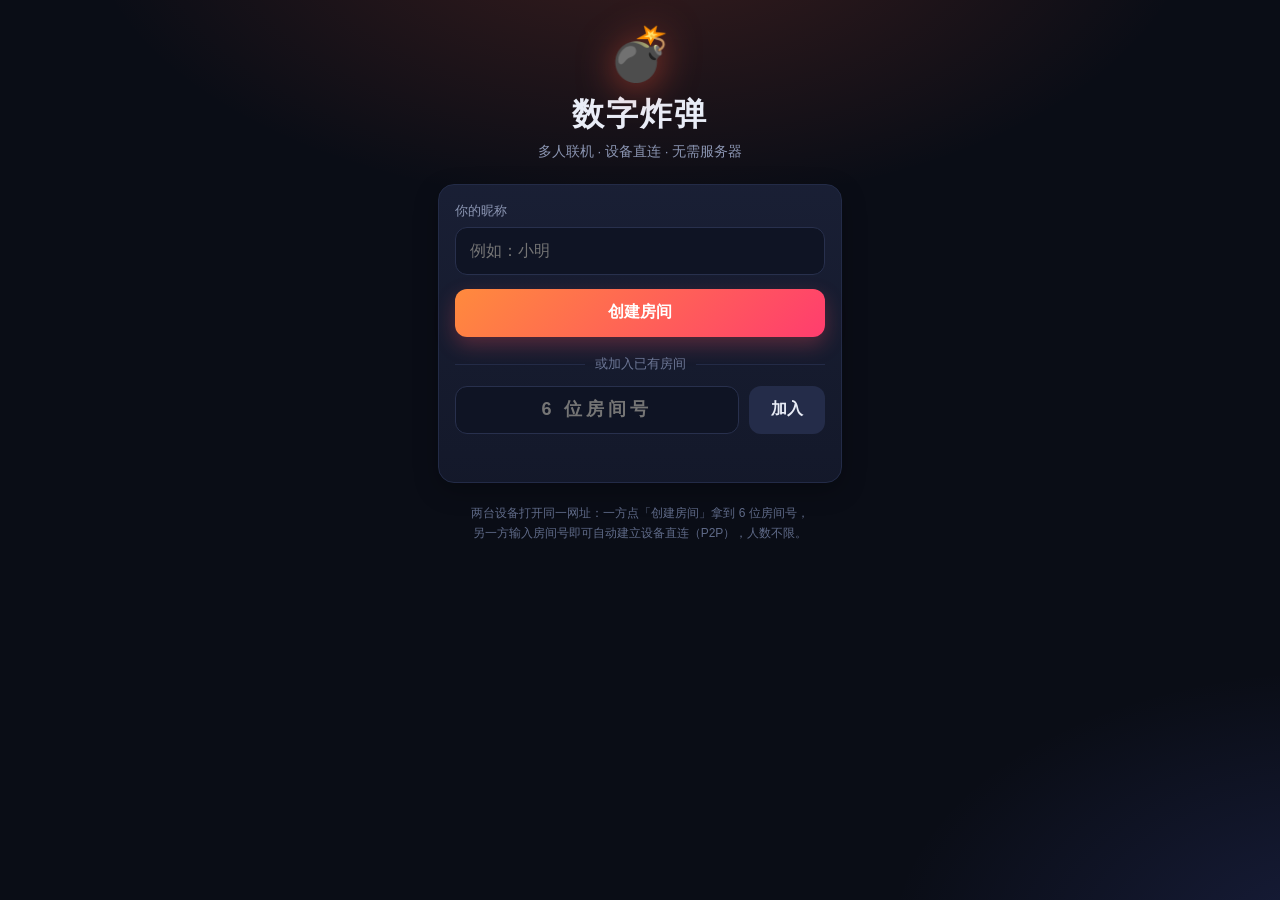
==== index.html @ 26b7286a "数字炸弹：多人联机网页游戏" ====
<!DOCTYPE html>
<html lang="zh-CN">
<head>
<meta charset="utf-8">
<meta name="viewport" content="width=device-width,initial-scale=1,viewport-fit=cover,user-scalable=no">
<meta name="theme-color" content="#0a0d16">
<meta name="description" content="数字炸弹 · 多人联机网页游戏，基于 WebRTC 设备直连，无需服务器存游戏数据。">
<title>数字炸弹 · 多人联机</title>
<link rel="icon" href="data:image/svg+xml,%3Csvg xmlns='http://www.w3.org/2000/svg' viewBox='0 0 64 64'%3E%3Ccircle cx='30' cy='38' r='22' fill='%23141a2b'/%3E%3Crect x='26' y='6' width='9' height='11' rx='3' fill='%23838ea1'/%3E%3Cpath d='M35 8q11-6 17 5' stroke='%23ff8a3d' stroke-width='5' fill='none' stroke-linecap='round'/%3E%3C/svg%3E">
<style>
*{box-sizing:border-box;-webkit-tap-highlight-color:transparent}
html{height:100%}
body{
  height:100%;margin:0;overflow:hidden;
  background:#0a0d16;
  background-image:radial-gradient(900px 480px at 50% -10%,rgba(255,95,60,.20),transparent 62%),radial-gradient(760px 460px at 105% 105%,rgba(95,115,255,.16),transparent 60%);
  color:#e9edf7;
  font:16px/1.5 -apple-system,BlinkMacSystemFont,"Segoe UI","PingFang SC","Hiragino Sans GB","Microsoft YaHei",sans-serif;
  -webkit-text-size-adjust:100%;
}
input,button,select{font-family:inherit;font-size:16px}
.hidden{display:none !important}
.muted{color:#8b95b2;font-size:14px;margin:6px 0}
.hint{color:#7b86a5;font-size:12.5px;line-height:1.6;margin:10px 0 0}
h1,h2,h3{margin:0}
h2{font-size:16px;margin-bottom:10px}

/* ---------- 通用组件 ---------- */
.card{
  background:linear-gradient(180deg,rgba(26,32,54,.95),rgba(20,25,43,.95));
  border:1px solid #232b47;border-radius:16px;padding:16px;
  box-shadow:0 8px 24px rgba(0,0,0,.25);
}
.btn{
  border:0;border-radius:12px;height:48px;padding:0 18px;
  background:#242c49;color:#e9edf7;font-weight:600;cursor:pointer;
  transition:transform .12s ease,filter .12s ease,opacity .12s ease;
  display:inline-flex;align-items:center;justify-content:center;white-space:nowrap;
}
.btn:active{transform:scale(.97)}
.btn.primary{background:linear-gradient(135deg,#ff8a3d,#ff3d6e);color:#fff;box-shadow:0 8px 20px rgba(255,80,90,.28)}
.btn.block{width:100%;margin-top:14px}
.btn:disabled{opacity:.42;cursor:not-allowed;box-shadow:none}
.btn-row{display:flex;gap:10px;margin-top:14px}
.btn-row .btn{flex:1 1 0;padding:0 10px}
input[type=text],input[type=number],input:not([type]){
  width:100%;height:48px;border-radius:12px;border:1px solid #28304d;
  background:#0f1424;color:#e9edf7;padding:0 14px;outline:none;
  transition:border-color .15s ease;
}
input:focus{border-color:#ff6b3d}
input:disabled{opacity:.5}
label.field{display:block;margin-bottom:14px}
label.field>span{display:block;font-size:13px;color:#8b95b2;margin-bottom:6px}
.mini{
  border:1px solid #2c3556;background:#1b2238;color:#c8d1e6;
  border-radius:9px;height:30px;padding:0 10px;font-size:12.5px;cursor:pointer;
}
.mini.ghost{background:transparent}
.pill{
  border:1px solid #2c3556;background:#161c30;color:#c8d1e6;border-radius:999px;
  height:38px;padding:0 14px;font-size:14px;cursor:pointer;
}
.pill.on{background:linear-gradient(135deg,#ff8a3d,#ff3d6e);border-color:transparent;color:#fff;font-weight:600}
.pills{display:flex;flex-wrap:wrap;gap:8px;margin:8px 0 2px}
.seg{display:flex;background:#0f1424;border:1px solid #28304d;border-radius:12px;padding:4px;margin-bottom:14px}
.seg-btn{
  flex:1 1 0;border:0;background:transparent;color:#8b95b2;height:38px;
  border-radius:9px;cursor:pointer;font-size:14.5px;
}
.seg-btn.on{background:#242c49;color:#fff;font-weight:600}

/* ---------- 首页 ---------- */
.screen{display:none;height:100%}
.screen.active{display:flex;flex-direction:column}
#screen-home{overflow-y:auto}
.home-wrap{margin:auto;width:100%;max-width:440px;padding:28px 18px calc(28px + env(safe-area-inset-bottom))}
.brand{text-align:center;margin-bottom:22px}
.logo{font-size:52px;line-height:1;filter:drop-shadow(0 6px 18px rgba(255,90,60,.5))}
.brand h1{font-size:28px;margin:10px 0 4px;letter-spacing:2px}
.brand p{color:#8b95b2;font-size:13.5px;margin:0}
.or{display:flex;align-items:center;gap:10px;color:#6d7796;font-size:12.5px;margin:18px 0 12px}
.or::before,.or::after{content:"";flex:1 1 auto;height:1px;background:#232b47}
.join-row{display:flex;gap:10px}
.join-row input{flex:1 1 auto;letter-spacing:4px;font-size:18px;text-align:center;font-weight:600}
.join-row .btn{flex:0 0 auto;padding:0 22px}
.tip{color:#ffb020;font-size:13px;min-height:20px;margin:12px 0 0;text-align:center}
.foot-note{text-align:center;color:#5f6a88;font-size:12px;margin-top:20px;line-height:1.7}

/* ---------- 房间页 ---------- */
#screen-room{flex-direction:column;overflow:hidden}
.topbar{
  flex:0 0 auto;display:flex;align-items:center;justify-content:space-between;gap:10px;
  padding:10px 12px;padding-top:calc(10px + env(safe-area-inset-top));
  background:rgba(13,17,32,.94);border-bottom:1px solid #1e2540;backdrop-filter:blur(8px);
}
.room-code-box{display:flex;align-items:center;gap:8px;min-width:0}
.room-code-box .lb{font-size:11.5px;color:#7b86a5}
.room-code-box .code{
  font-size:20px;font-weight:700;letter-spacing:3px;
  background:linear-gradient(135deg,#ffb020,#ff5a3d);
  -webkit-background-clip:text;background-clip:text;color:transparent;
}
.me-box{display:flex;align-items:center;gap:8px;min-width:0}
.badge{
  background:#242c49;border-radius:8px;padding:3px 8px;font-size:13px;font-weight:700;color:#ffb020;
}
.me-name{font-size:13px;color:#c3cbdd;max-width:76px;overflow:hidden;text-overflow:ellipsis;white-space:nowrap}

/* 玩家条 */
.players{
  flex:0 0 auto;display:flex;gap:8px;overflow-x:auto;overflow-y:hidden;
  padding:10px 12px;background:rgba(11,15,28,.85);border-bottom:1px solid #1e2540;
  -webkit-overflow-scrolling:touch;scrollbar-width:thin;
}
.players::-webkit-scrollbar{height:5px}
.players::-webkit-scrollbar-thumb{background:#2b3453;border-radius:4px}
.pcard{
  flex:0 0 auto;min-width:112px;max-width:170px;padding:8px 10px;border-radius:13px;
  background:#151b2e;border:1px solid #242c47;transition:border-color .18s ease,box-shadow .18s ease;
}
.pcard.active{border-color:#ff6b3d;box-shadow:0 0 0 2px rgba(255,107,61,.22);background:#20182a}
.pcard.offline{opacity:.42}
.pcard .pname{display:flex;align-items:center;gap:5px;font-size:13px;font-weight:600}
.pcard .pname b{color:#ffb020;font-size:12.5px}
.pcard .pname .nm{overflow:hidden;text-overflow:ellipsis;white-space:nowrap;max-width:82px}
.pcard .pname .you{font-style:normal;font-size:10px;background:#2b3453;color:#9fb0d6;border-radius:6px;padding:1px 5px}
.pcard .turnflag{font-size:10.5px;color:#ff8a3d;margin-left:auto;white-space:nowrap}
.chips{display:flex;flex-wrap:wrap;gap:4px;margin-top:7px;max-height:70px;overflow-y:auto}
.chip{font-size:11px;padding:1.5px 6px;border-radius:7px;background:#242c49;color:#c3cbdd}
.chip.empty{background:transparent;color:#4e5878;padding-left:0}

/* 主区 */
.main{
  flex:1 1 auto;min-height:0;overflow-y:auto;padding:12px 12px calc(16px + env(safe-area-inset-bottom));
  display:flex;flex-direction:column;gap:12px;-webkit-overflow-scrolling:touch;
}
.main>.card{flex:0 0 auto}
.turn-card{background:linear-gradient(135deg,rgba(255,138,61,.16),rgba(255,61,110,.10)),linear-gradient(180deg,#1a2036,#141a2c)}
.turn-card.mine{border-color:#ff6b3d;box-shadow:0 0 0 2px rgba(255,107,61,.2)}
.turn-title{font-size:19px;font-weight:700;letter-spacing:.5px}
.turn-card.mine .turn-title{color:#ffb020}
.turn-sub{margin-top:8px;font-size:13.5px;color:#a9b3cc}
.turn-sub b{color:#ff8a3d}
.guess-row{display:flex;gap:10px}
.guess-row input{flex:1 1 auto;text-align:center;font-size:19px;font-weight:600;letter-spacing:2px}
.guess-row .btn{flex:0 0 auto;padding:0 24px}
.big{font-size:19px;color:#ffb020}
.over-card{text-align:center}
.over-card .boom{font-size:44px;line-height:1;filter:drop-shadow(0 6px 16px rgba(255,90,60,.5))}
.over-card h2{margin:10px 0 8px;font-size:20px}
.over-line{font-size:15.5px;margin:0}
.hist{list-style:none;margin:0;padding:0;display:flex;flex-direction:column;gap:8px}
.hist li{display:flex;align-items:center;gap:10px;font-size:14px;padding:7px 10px;background:#141a2c;border-radius:10px}
.hist .hn{color:#a9b3cc;font-size:13px;flex:1 1 auto;overflow:hidden;text-overflow:ellipsis;white-space:nowrap}
.hist .hv{color:#fff}
.tag{font-size:11.5px;border-radius:7px;padding:1.5px 7px;flex:0 0 auto}
.tag.low{background:rgba(65,140,255,.18);color:#79b0ff}
.tag.high{background:rgba(255,176,32,.18);color:#ffc65c}
.tag.boom{background:rgba(255,61,110,.2);color:#ff7a9c}

/* 弹窗 / toast */
.modal{position:fixed;inset:0;z-index:50;display:flex;align-items:center;justify-content:center;padding:20px}
.modal-mask{position:absolute;inset:0;background:rgba(5,8,16,.72);backdrop-filter:blur(3px)}
.modal-card{
  position:relative;width:100%;max-width:380px;text-align:center;
  background:linear-gradient(180deg,#1c2340,#141a2c);border:1px solid #2c3556;
  border-radius:20px;padding:24px 20px;box-shadow:0 20px 50px rgba(0,0,0,.5);
  animation:pop .22s ease;
}
@keyframes pop{from{transform:scale(.92);opacity:0}to{transform:scale(1);opacity:1}}
.modal-card .boom{font-size:48px;line-height:1;filter:drop-shadow(0 6px 16px rgba(255,90,60,.55))}
.modal-card h2{margin:12px 0 10px;font-size:21px}
.modal-card .over-line{font-size:15.5px;margin:0 0 6px}
.modal-card .btn-row{margin-top:18px}
.toast{
  position:fixed;left:50%;bottom:calc(28px + env(safe-area-inset-bottom));transform:translateX(-50%);
  z-index:80;max-width:86vw;padding:11px 18px;border-radius:12px;
  background:rgba(35,44,73,.97);border:1px solid #3a4470;color:#e9edf7;
  font-size:14px;text-align:center;box-shadow:0 10px 30px rgba(0,0,0,.4);
}

/* 桌面端微调 */
@media (min-width:760px){
  .main{max-width:760px;width:100%;margin:0 auto;padding-left:20px;padding-right:20px}
  .players{padding-left:calc(50% - 360px);padding-right:calc(50% - 360px)}
  .topbar{padding-left:calc(50% - 368px);padding-right:calc(50% - 368px)}
  .brand h1{font-size:32px}
}
</style>
</head>
<body>

<div id="app">

  <!-- ============ 首页 ============ -->
  <section id="screen-home" class="screen active">
    <div class="home-wrap">
      <div class="brand">
        <div class="logo">💣</div>
        <h1>数字炸弹</h1>
        <p>多人联机 · 设备直连 · 无需服务器</p>
      </div>

      <div class="card">
        <label class="field">
          <span>你的昵称</span>
          <input id="input-name" type="text" maxlength="10" placeholder="例如：小明" autocomplete="off">
        </label>

        <button class="btn primary block" data-action="create" style="margin-top:0">创建房间</button>

        <div class="or"><span>或加入已有房间</span></div>

        <div class="join-row">
          <input id="input-code" type="text" inputmode="numeric" maxlength="6" placeholder="6 位房间号" autocomplete="off">
          <button class="btn" data-action="join">加入</button>
        </div>

        <p id="home-tip" class="tip"></p>
      </div>

      <p class="foot-note">
        两台设备打开同一网址：一方点「创建房间」拿到 6 位房间号，<br>
        另一方输入房间号即可自动建立设备直连（P2P），人数不限。
      </p>
    </div>
  </section>

  <!-- ============ 房间 ============ -->
  <section id="screen-room" class="screen">
    <header class="topbar">
      <div class="room-code-box">
        <span class="lb">房间号</span>
        <span id="room-code" class="code">------</span>
        <button class="mini" data-action="copy-code">复制</button>
      </div>
      <div class="me-box">
        <span id="my-badge" class="badge">#-</span>
        <span id="my-name-view" class="me-name">我</span>
        <button class="mini ghost" data-action="leave">退出</button>
      </div>
    </header>

    <div id="players" class="players"></div>
    <main id="main" class="main"></main>
  </section>

</div>

<div id="modal" class="modal hidden">
  <div class="modal-mask" data-action="close-modal"></div>
  <div class="modal-card" id="modal-card"></div>
</div>

<div id="toast" class="toast hidden"></div>

<!-- PeerJS：优先使用本地 vendor 文件，失败时自动回退 CDN -->
<script src="vendor/peerjs.min.js"></script>
<script>
(function () {
  if (typeof window.Peer === 'function') { window.__peerReady = true; return; }
  var urls = [
    'https://unpkg.com/peerjs@1.5.4/dist/peerjs.min.js',
    'https://cdn.jsdelivr.net/npm/peerjs@1.5.4/dist/peerjs.min.js'
  ];
  var i = 0;
  (function next() {
    if (i >= urls.length) return;
    var s = document.createElement('script');
    s.src = urls[i++];
    s.onload = function () { window.__peerReady = true; };
    s.onerror = next;
    document.head.appendChild(s);
  })();
})();
</script>

<script>
/* =====================================================================
   数字炸弹 · 多人联机   (纯前端 / WebRTC P2P / 房主权威节点)
   消息协议：
     客户端 -> 房主 : {t:'join', name} | {t:'guess', value}
     房主 -> 客户端 : {t:'welcome', num, code} | {t:'state', state} | {t:'toast', msg}
   ===================================================================== */
(function () {
  'use strict';

  /* ---------------- 工具 ---------------- */
  function $(id) { return document.getElementById(id); }
  function rand6() {
    var s = '';
    for (var i = 0; i < 6; i++) s += Math.floor(Math.random() * 10);
    return s;
  }
  function digitsOnly(v) { return String(v == null ? '' : v).replace(/[^0-9]/g, ''); }
  function esc(v) {
    return String(v == null ? '' : v).replace(/[&<>"']/g, function (c) {
      return { '&': '&amp;', '<': '&lt;', '>': '&gt;', '"': '&quot;', "'": '&#39;' }[c];
    });
  }
  function clampName(v) {
    return String(v == null ? '' : v).replace(/[\s\u0000-\u001f]+/g, ' ').trim().slice(0, 10);
  }
  function pow10(n) { return Math.pow(10, n); }

  /* ---------------- 全局状态 ---------------- */
  var S = {
    role: null,        // 'host' | 'client'
    peer: null,
    code: '',
    myNum: 0,
    myName: '',
    host: null,        // 房主侧权威状态
    bomb: null,        // 房主侧：炸弹真实数值（不下发给其他人）
    pub: null,         // 当前渲染用的公开状态（房主与客户端统一）
    conns: {},         // 房主：peerId -> {conn, num}
    hostConn: null,    // 客户端：到房主的连接
    lastPhase: null,
    busy: false,
    inputCache: { 'input-guess': '', 'input-bomb': '' },
    toastTimer: null
  };
  window.__DBG = S;  // 供自动化测试读取内部状态（房主本身即为权威，无安全影响）

  /* ---------------- 提示 ---------------- */
  function tip(msg) { var el = $('home-tip'); if (el) el.textContent = msg || ''; }
  function toast(msg) {
    var el = $('toast');
    if (!el) return;
    el.textContent = msg;
    el.classList.remove('hidden');
    if (S.toastTimer) clearTimeout(S.toastTimer);
    S.toastTimer = setTimeout(function () { el.classList.add('hidden'); }, 2400);
  }
  function openModal(html) { $('modal-card').innerHTML = html; $('modal').classList.remove('hidden'); }
  function closeModal() { $('modal').classList.add('hidden'); }

  /* ---------------- 房主状态 ---------------- */
  function newHostState(code) {
    return {
      code: code,
      phase: 'lobby',            // lobby | playing | over
      turn: 0,
      players: [],               // {num, name, online, guesses:[]}
      history: [],               // {num, name, value, hint}
      range: { min: 0, max: 0 },
      digits: 0,
      winner: null,
      hostNum: 1,
      config: { mode: 'digits', digits: 3, value: '' }
    };
  }
  function hostPublic() {
    var h = S.host;
    return {
      code: h.code,
      phase: h.phase,
      turn: h.turn,
      players: h.players.map(function (p) {
        return { num: p.num, name: p.name, online: p.online, guesses: p.guesses.slice() };
      }),
      history: h.history.slice(),
      range: { min: h.range.min, max: h.range.max },
      digits: h.digits,
      winner: h.winner ? { num: h.winner.num, name: h.winner.name, value: h.winner.value } : null,
      hostNum: h.hostNum
    };
  }
  function findPlayer(num) {
    var ps = S.host.players;
    for (var i = 0; i < ps.length; i++) if (ps[i].num === num) return ps[i];
    return null;
  }
  function allocNum() {
    var used = {};
    S.host.players.forEach(function (p) { used[p.num] = 1; });
    var n = 1;
    while (used[n]) n++;
    return n;
  }
  function nextOnlineNum(curNum) {
    var ps = S.host.players;
    if (!ps.length) return 0;
    var idx = -1;
    for (var i = 0; i < ps.length; i++) if (ps[i].num === curNum) { idx = i; break; }
    for (var k = 1; k <= ps.length; k++) {
      var p = ps[(idx + k + ps.length) % ps.length];
      if (p.online) return p.num;
    }
    return curNum;
  }
  function firstOnlineNum() {
    var ps = S.host.players;
    for (var i = 0; i < ps.length; i++) if (ps[i].online) return ps[i].num;
    return 1;
  }

  /* ---------------- 房主：网络 ---------------- */
  function hostSend(conn, obj) {
    try { if (conn && conn.open) conn.send(obj); } catch (e) { console.warn(e); }
  }
  function hostBroadcast() {
    S.pub = hostPublic();
    var payload = { t: 'state', state: S.pub };
    Object.keys(S.conns).forEach(function (pid) {
      hostSend(S.conns[pid].conn, payload);
    });
    render();
  }
  function bindHost(p) {
    p.on('connection', function (conn) {
      S.conns[conn.peer] = { conn: conn, num: 0 };
      conn.on('open', function () {
        if (!S.conns[conn.peer]) S.conns[conn.peer] = { conn: conn, num: 0 };
      });
      conn.on('data', function (data) {
        try { hostOnData(conn, data); } catch (e) { console.error(e); }
      });
      conn.on('close', function () { hostOnLeave(conn); });
      conn.on('error', function () { hostOnLeave(conn); });
    });
    p.on('disconnected', function () {
      try { p.reconnect(); } catch (e) {}
    });
  }
  function hostOnData(conn, data) {
    if (!data || typeof data !== 'object') return;
    var h = S.host;
    if (!h) return;
    var entry = S.conns[conn.peer];
    if (!entry) { entry = S.conns[conn.peer] = { conn: conn, num: 0 }; }

    if (data.t === 'join') {
      if (!entry.num) {
        entry.num = allocNum();
        h.players.push({
          num: entry.num,
          name: clampName(data.name) || ('玩家' + entry.num),
          online: true,
          guesses: []
        });
      } else {
        var again = findPlayer(entry.num);
        if (again) again.online = true;
      }
      hostSend(conn, { t: 'welcome', num: entry.num, code: h.code });
      hostBroadcast();
      return;
    }
    if (!entry.num) return;
    if (data.t === 'guess') {
      hostGuess(entry.num, data.value, conn);
    }
  }
  function hostOnLeave(conn) {
    var entry = S.conns[conn.peer];
    if (!entry) return;
    delete S.conns[conn.peer];
    var h = S.host;
    if (!h || !entry.num) { hostBroadcast(); return; }
    var p = findPlayer(entry.num);
    if (p) {
      p.online = false;
      if (h.phase === 'playing' && h.turn === p.num) h.turn = nextOnlineNum(p.num);
    }
    hostBroadcast();
  }

  /* ---------------- 房主：游戏逻辑 ---------------- */
  function hostGuess(num, raw, conn) {
    var h = S.host;
    if (!h || h.phase !== 'playing') {
      if (conn) hostSend(conn, { t: 'toast', msg: '游戏尚未开始' });
      return;
    }
    var v = parseInt(digitsOnly(raw), 10);
    if (!isFinite(v) || v <= 0) {
      if (conn) hostSend(conn, { t: 'toast', msg: '请输入正整数' });
      return;
    }
    if (h.turn !== num) {
      if (conn) hostSend(conn, { t: 'toast', msg: '还没轮到你猜' });
      return;
    }
    var p = findPlayer(num);
    if (!p) return;

    p.guesses.push(v);
    var hit = (v === S.bomb);
    var hint = hit ? 'boom' : (v < S.bomb ? 'low' : 'high');
    h.history.push({ num: num, name: p.name, value: v, hint: hint });

    if (hit) {
      h.winner = { num: num, name: p.name, value: v };
      h.phase = 'over';
    } else {
      if (v < S.bomb) h.range.min = Math.max(h.range.min, v + 1);
      else h.range.max = Math.min(h.range.max, v - 1);
      h.turn = nextOnlineNum(num);
    }
    hostBroadcast();
  }
  function hostStart() {
    var h = S.host;
    if (!h) return;
    var cfg = h.config;
    var digits, value;
    if (cfg.mode === 'fixed') {
      var raw = digitsOnly(cfg.value);
      if (!raw || raw === '0' || raw.length > 6) { toast('请输入 1~6 位正整数作为炸弹'); return; }
      value = parseInt(raw, 10);
      digits = raw.length;
    } else {
      digits = Math.min(6, Math.max(1, parseInt(cfg.digits, 10) || 3));
      var lo = (digits === 1 ? 1 : pow10(digits - 1));
      var hi = pow10(digits) - 1;
      value = lo + Math.floor(Math.random() * (hi - lo + 1));
    }
    S.bomb = value;
    h.digits = digits;
    h.range = { min: (digits === 1 ? 1 : pow10(digits - 1)), max: pow10(digits) - 1 };
    h.players.forEach(function (p) { p.guesses = []; });
    h.history = [];
    h.winner = null;
    h.phase = 'playing';
    h.turn = firstOnlineNum();
    S.inputCache['input-guess'] = '';
    closeModal();
    hostBroadcast();
    toast('炸弹已设置：' + digits + ' 位数');
  }
  function hostBackLobby() {
    var h = S.host;
    if (!h) return;
    h.phase = 'lobby';
    h.winner = null;
    h.history = [];
    h.players.forEach(function (p) { p.guesses = []; });
    closeModal();
    hostBroadcast();
  }

  /* ---------------- 渲染 ---------------- */
  function findMe(s) {
    for (var i = 0; i < s.players.length; i++) if (s.players[i].num === S.myNum) return s.players[i];
    return null;
  }
  function playerByNum(s, num) {
    for (var i = 0; i < s.players.length; i++) if (s.players[i].num === num) return s.players[i];
    return null;
  }

  function render() {
    var s = S.pub;
    if (!s) return;

    var focusId = null, selS = null, selE = null;
    var ae = document.activeElement;
    if (ae && ae.id) {
      focusId = ae.id;
      try { selS = ae.selectionStart; selE = ae.selectionEnd; } catch (e) {}
    }
    ['input-guess', 'input-bomb'].forEach(function (id) {
      var el = $(id);
      if (el) S.inputCache[id] = el.value;
    });
    if (S.lastPhase !== s.phase) S.inputCache['input-guess'] = '';

    $('room-code').textContent = s.code;
    $('my-badge').textContent = '#' + (S.myNum || '-');
    var me = findMe(s);
    $('my-name-view').textContent = me ? me.name : '我';

    renderPlayers(s);
    $('main').innerHTML = mainHtml(s);

    if (focusId) {
      var el2 = $(focusId);
      if (el2 && !el2.disabled) {
        el2.focus();
        try { if (selS != null) el2.setSelectionRange(selS, selE); } catch (e) {}
      }
    }

    if (s.phase === 'over' && S.lastPhase !== 'over') openModal(overModalHtml(s));
    if (s.phase !== 'over' && !$('modal').classList.contains('hidden')) closeModal();

    S.lastPhase = s.phase;
  }

  function renderPlayers(s) {
    var html = s.players.map(function (p) {
      var active = (s.phase === 'playing' && s.turn === p.num);
      var cls = 'pcard' + (p.online ? '' : ' offline') + (active ? ' active' : '');
      var chips = p.guesses.length
        ? p.guesses.map(function (g) { return '<span class="chip">' + g + '</span>'; }).join('')
        : '<span class="chip empty">暂无</span>';
      var you = (p.num === S.myNum) ? '<i class="you">我</i>' : '';
      var flag = active ? '<span class="turnflag">猜数中</span>' : '';
      return '<div class="' + cls + '">' +
        '<div class="pname"><b>#' + p.num + '</b><span class="nm">' + esc(p.name) + '</span>' + you + flag + '</div>' +
        '<div class="chips">' + chips + '</div>' +
        '</div>';
    }).join('');
    $('players').innerHTML = html || '<div class="pcard"><div class="pname">等待玩家…</div></div>';
  }

  function mainHtml(s) {
    var h = '';
    if (s.phase === 'lobby') h += lobbyHtml(s);
    else if (s.phase === 'playing') h += playingHtml(s);
    else h += overHtml(s);
    h += historyHtml(s);
    return h;
  }

  function lobbyHtml(s) {
    var h = '';
    h += '<div class="card">';
    h += '<h2>邀请好友加入</h2>';
    h += '<p class="muted">把房间号告诉对方，或发送邀请链接：</p>';
    h += '<p class="muted" style="font-size:22px;letter-spacing:4px;color:#ffb020;font-weight:700;text-align:center;margin:10px 0">' + esc(s.code) + '</p>';
    h += '<div class="btn-row"><button class="btn" data-action="copy-code">复制房间号</button><button class="btn" data-action="copy-link">复制邀请链接</button></div>';
    h += '<p class="hint">对方打开同一网址输入房间号即可入局；游戏开始后也能加入，会自动同步进度。</p>';
    h += '</div>';

    if (S.role === 'host') {
      h += hostSetupHtml(s);
    } else {
      h += '<div class="card"><h2>等待房主设置炸弹</h2><p class="muted">房主设置炸弹后会立即开始，请稍候…</p>' +
           '<p class="hint">当前房间人数：' + s.players.length + ' 人</p></div>';
    }
    return h;
  }

  function hostSetupHtml(s) {
    var cfg = S.host.config;
    var pills = [1, 2, 3, 4, 5, 6].map(function (d) {
      var on = (cfg.mode === 'digits' && parseInt(cfg.digits, 10) === d) ? ' on' : '';
      return '<button class="pill' + on + '" data-action="digit" data-v="' + d + '">' + d + ' 位</button>';
    }).join('');
    var bombVal = S.inputCache['input-bomb'] || '';

    var h = '<div class="card">';
    h += '<h2>设置炸弹（仅房主可操作）</h2>';
    h += '<div class="seg">';
    h += '<button class="seg-btn' + (cfg.mode === 'digits' ? ' on' : '') + '" data-action="mode" data-v="digits">随机位数</button>';
    h += '<button class="seg-btn' + (cfg.mode === 'fixed' ? ' on' : '') + '" data-action="mode" data-v="fixed">指定数字</button>';
    h += '</div>';

    if (cfg.mode === 'digits') {
      h += '<p class="muted">炸弹是几位数？</p>';
      h += '<div class="pills">' + pills + '</div>';
      h += '<p class="hint">系统会在该位数范围内随机生成炸弹，房主自己也不知道具体数字。</p>';
    } else {
      h += '<p class="muted">指定炸弹数字（其他玩家看不到）</p>';
      h += '<input id="input-bomb" inputmode="numeric" maxlength="6" placeholder="例如 472" value="' + esc(bombVal) + '">';
      h += '<p class="hint">1~6 位正整数；发牌后玩家轮流猜，猜中即结束。</p>';
    }
    h += '<button class="btn primary block" data-action="start">开始游戏</button>';
    h += '</div>';
    return h;
  }

  function playingHtml(s) {
    var myTurn = (s.turn === S.myNum);
    var turnP = playerByNum(s, s.turn);
    var turnName = turnP ? ('#' + turnP.num + ' ' + turnP.name) : '—';
    var h = '';

    h += '<div class="card turn-card' + (myTurn ? ' mine' : '') + '">';
    h += '<div class="turn-title">' + (myTurn ? '轮到你猜了！' : '正在猜：' + esc(turnName)) + '</div>';
    h += '<div class="turn-sub">炸弹是 <b>' + s.digits + '</b> 位数';
    if (s.range && s.range.min && s.range.max && s.range.min <= s.range.max) {
      h += ' · 当前范围 <b>' + s.range.min + ' ~ ' + s.range.max + '</b>';
    }
    h += '</div></div>';

    h += '<div class="card">';
    h += '<div class="guess-row">';
    h += '<input id="input-guess" inputmode="numeric" maxlength="6" placeholder="' +
         (myTurn ? '输入你猜的数字' : '还没轮到你') + '" value="' + esc(S.inputCache['input-guess'] || '') + '"' +
         (myTurn ? '' : ' disabled') + '>';
    h += '<button class="btn primary" data-action="guess"' + (myTurn ? '' : ' disabled') + '>猜</button>';
    h += '</div>';
    h += '<p class="hint">' + (myTurn ? '输入数字后点击「猜」或按回车。' : '按顺序轮流猜，猜中炸弹立即结束。') + '</p>';
    h += '</div>';
    return h;
  }

  function overHtml(s) {
    var w = s.winner;
    var h = '<div class="card over-card">';
    h += '<div class="boom">💣</div>';
    h += '<h2>游戏结束</h2>';
    if (w) h += '<p class="over-line"><b>#' + w.num + ' ' + esc(w.name) + '</b> 猜中了炸弹数字 <b class="big">' + w.value + '</b>！</p>';
    h += '<p class="muted">本局共 ' + s.history.length + ' 次猜测</p>';
    if (S.role === 'host') {
      h += '<div class="btn-row"><button class="btn primary" data-action="again">同设置再来一局</button>' +
           '<button class="btn" data-action="lobby">返回大厅</button></div>';
    } else {
      h += '<p class="hint">等待房主开始新一局…</p>';
    }
    h += '</div>';
    return h;
  }

  function historyHtml(s) {
    var h = '<div class="card"><h2>猜测记录</h2>';
    if (!s.history.length) {
      h += '<p class="muted">还没有人猜过。</p>';
    } else {
      h += '<ul class="hist">';
      for (var i = s.history.length - 1; i >= 0; i--) {
        var it = s.history[i];
        var tag = it.hint === 'boom' ? '<span class="tag boom">命中</span>'
                : it.hint === 'low' ? '<span class="tag low">太小</span>'
                : '<span class="tag high">太大</span>';
        h += '<li><span class="hn">#' + it.num + ' ' + esc(it.name) + '</span>' +
             '<b class="hv">' + it.value + '</b>' + tag + '</li>';
      }
      h += '</ul>';
    }
    h += '</div>';
    return h;
  }

  function overModalHtml(s) {
    var w = s.winner;
    var h = '<div class="boom">💣</div><h2>游戏结束</h2>';
    if (w) h += '<p class="over-line"><b>#' + w.num + ' ' + esc(w.name) + '</b> 猜中了炸弹数字 <b class="big">' + w.value + '</b>！</p>';
    h += '<p class="muted">本局共 ' + s.history.length + ' 次猜测</p>';
    h += '<div class="btn-row">';
    if (S.role === 'host') {
      h += '<button class="btn primary" data-action="again">再来一局</button>' +
           '<button class="btn" data-action="lobby">返回大厅</button>';
    } else {
      h += '<button class="btn" data-action="close-modal">知道了</button>';
    }
    h += '</div>';
    return h;
  }

  /* ---------------- 页面切换 ---------------- */
  function enterRoom() {
    $('screen-home').classList.remove('active');
    $('screen-room').classList.add('active');
    S.lastPhase = null;
  }
  function goHome() {
    closeModal();
    cleanup();
    $('screen-room').classList.remove('active');
    $('screen-home').classList.add('active');
    tip('');
  }
  function cleanup() {
    try { if (S.hostConn) S.hostConn.close(); } catch (e) {}
    try { if (S.peer) S.peer.destroy(); } catch (e) {}
    S.peer = null; S.hostConn = null; S.conns = {};
    S.role = null; S.host = null; S.pub = null; S.bomb = null;
    S.myNum = 0; S.code = ''; S.lastPhase = null; S.busy = false;
    S.inputCache = { 'input-guess': '', 'input-bomb': '' };
  }

  /* ---------------- 房主：创建房间 ---------------- */
  function doCreate() {
    if (S.busy) return;
    if (typeof window.Peer !== 'function') { tip('PeerJS 尚未加载完成，请稍候或检查网络'); return; }
    S.myName = clampName($('input-name').value) || '房主';
    S.busy = true;
    tip('正在创建房间…');
    var attempt = 0;
    (function tryOnce() {
      attempt++;
      var code = rand6();
      var p;
      try { p = new Peer('sdb-' + code, { debug: 1 }); }
      catch (err) { S.busy = false; tip('初始化失败：' + err.message); return; }
      var opened = false;
      p.on('open', function () {
        opened = true;
        S.busy = false;
        S.role = 'host';
        S.peer = p;
        S.code = code;
        S.myNum = 1;
        S.host = newHostState(code);
        S.host.players.push({ num: 1, name: S.myName, online: true, guesses: [] });
        bindHost(p);
        enterRoom();
        hostBroadcast();
        tip('');
        toast('房间已创建：' + code);
      });
      p.on('error', function (err) {
        if (opened) { console.warn('[host peer error]', err); return; }
        try { p.destroy(); } catch (e) {}
        var t = err && err.type;
        if (t === 'unavailable-id' && attempt < 8) { setTimeout(tryOnce, 80); return; }
        S.busy = false;
        tip('创建房间失败（' + (t || '未知错误') + '），请重试');
      });
    })();
  }

  /* ---------------- 客户端：加入房间 ---------------- */
  function doJoin() {
    if (S.busy) return;
    if (typeof window.Peer !== 'function') { tip('PeerJS 尚未加载完成，请稍候或检查网络'); return; }
    var code = digitsOnly($('input-code').value);
    if (code.length !== 6) { tip('请输入 6 位房间号'); return; }
    S.myName = clampName($('input-name').value) || '玩家';
    S.busy = true;
    tip('正在连接房主…');

    var p;
    try { p = new Peer(null, { debug: 1 }); }
    catch (err) { S.busy = false; tip('初始化失败：' + err.message); return; }
    S.peer = p;

    var settled = false;
    var timer = setTimeout(function () {
      if (settled) return;
      settled = true;
      S.busy = false;
      try { p.destroy(); } catch (e) {}
      tip('连接超时：房间不存在或网络不通');
    }, 20000);

    function finish() { settled = true; clearTimeout(timer); S.busy = false; }

    p.on('open', function () {
      var conn;
      try { conn = p.connect('sdb-' + code, { reliable: true, serialization: 'json' }); }
      catch (e) { finish(); tip('连接失败：' + e.message); return; }
      S.hostConn = conn;

      conn.on('open', function () {
        conn.send({ t: 'join', name: S.myName });
      });
      conn.on('data', function (data) {
        if (!data || typeof data !== 'object') return;
        if (data.t === 'welcome') {
          finish();
          S.role = 'client';
          S.code = data.code || code;
          S.myNum = data.num;
          enterRoom();
          tip('');
          toast('已加入房间，你是 #' + data.num + ' 号');
        } else if (data.t === 'state') {
          S.pub = data.state;
          render();
        } else if (data.t === 'toast') {
          toast(data.msg);
        }
      });
      conn.on('close', function () {
        if (!settled) { finish(); try { p.destroy(); } catch (e) {} tip('加入失败：房间不存在或房主已离开'); }
        else {
          openModal('<div class="boom">⚡</div><h2>连接已断开</h2>' +
            '<p class="muted">与房主的连接已中断，房间可能已关闭。</p>' +
            '<div class="btn-row"><button class="btn primary" data-action="home">返回首页</button></div>');
        }
      });
      conn.on('error', function (e) { console.warn('[conn error]', e); });
    });

    p.on('error', function (err) {
      var t = err && err.type;
      if (t === 'peer-unavailable') {
        if (!settled) { finish(); try { p.destroy(); } catch (e) {} tip('房间不存在，请检查 6 位房间号'); }
        return;
      }
      console.warn('[client peer error]', err);
    });
  }

  /* ---------------- 操作 ---------------- */
  function doGuess() {
    var s = S.pub;
    if (!s || s.phase !== 'playing') return;
    var el = $('input-guess');
    if (!el) return;
    var raw = digitsOnly(el.value);
    if (!raw) { toast('请输入要猜的数字'); return; }
    if (s.turn !== S.myNum) { toast('还没轮到你猜'); return; }
    var val = parseInt(raw, 10);
    S.inputCache['input-guess'] = '';
    el.value = '';
    if (S.role === 'host') hostGuess(1, val, null);
    else if (S.hostConn && S.hostConn.open) S.hostConn.send({ t: 'guess', value: val });
    else toast('连接已断开');
  }

  function copyText(text, okMsg) {
    var done = function () { toast(okMsg + '：' + text); };
    var bad = function () { toast('复制失败，请手动记录：' + text); };
    if (navigator.clipboard && navigator.clipboard.writeText) {
      navigator.clipboard.writeText(text).then(done)['catch'](function () { legacyCopy(text, done, bad); });
    } else {
      legacyCopy(text, done, bad);
    }
  }
  function legacyCopy(text, ok, bad) {
    try {
      var ta = document.createElement('textarea');
      ta.value = text;
      ta.style.position = 'fixed';
      ta.style.left = '-9999px';
      document.body.appendChild(ta);
      ta.select();
      var r = document.execCommand('copy');
      document.body.removeChild(ta);
      if (r) ok(); else bad();
    } catch (e) { bad(); }
  }
  function shareLink() {
    var base = location.href.split('#')[0].split('?')[0];
    return base + '?room=' + S.code;
  }

  function doLeave() {
    if (S.role === 'host') {
      if (!window.confirm('你是房主，退出后房间将关闭，其他玩家会被断开。确定退出吗？')) return;
    }
    goHome();
  }

  /* ---------------- 事件 ---------------- */
  document.addEventListener('click', function (e) {
    var el = e.target && e.target.closest ? e.target.closest('[data-action]') : null;
    if (!el) return;
    var act = el.getAttribute('data-action');
    if (act === 'create') doCreate();
    else if (act === 'join') doJoin();
    else if (act === 'copy-code') copyText(S.code, '房间号已复制');
    else if (act === 'copy-link') copyText(shareLink(), '邀请链接已复制');
    else if (act === 'leave') doLeave();
    else if (act === 'home') goHome();
    else if (act === 'mode') { if (S.host) { S.host.config.mode = (el.getAttribute('data-v') === 'fixed' ? 'fixed' : 'digits'); render(); } }
    else if (act === 'digit') { if (S.host) { S.host.config.digits = parseInt(el.getAttribute('data-v'), 10) || 3; render(); } }
    else if (act === 'start' || act === 'again') hostStart();
    else if (act === 'lobby') hostBackLobby();
    else if (act === 'guess') doGuess();
    else if (act === 'close-modal') { if (S.role !== 'host') closeModal(); }
  });

  document.addEventListener('input', function (e) {
    var t = e.target;
    if (!t || !t.id) return;
    if (t.id === 'input-guess') S.inputCache['input-guess'] = digitsOnly(t.value);
    if (t.id === 'input-bomb') {
      S.inputCache['input-bomb'] = digitsOnly(t.value);
      if (S.host) S.host.config.value = S.inputCache['input-bomb'];
    }
  });

  document.addEventListener('keydown', function (e) {
    if (e.key !== 'Enter') return;
    var t = e.target;
    if (!t || !t.id) return;
    if (t.id === 'input-code') { e.preventDefault(); doJoin(); }
    else if (t.id === 'input-guess') { e.preventDefault(); doGuess(); }
  });

  window.addEventListener('beforeunload', function () {
    try { if (S.hostConn) S.hostConn.close(); } catch (e) {}
    try { if (S.peer) S.peer.destroy(); } catch (e) {}
  });

  /* ---------------- 启动 ---------------- */
  function initApp() {
    var m = location.search.match(/[?&]room=(\d{6})/);
    if (m) {
      var el = $('input-code');
      if (el) el.value = m[1];
      tip('已自动填入房间号，点击「加入」即可进入房间');
    }
  }
  function bootstrap() {
    if (typeof window.Peer === 'function') { initApp(); return; }
    var tries = 0;
    var t = setInterval(function () {
      if (typeof window.Peer === 'function') { clearInterval(t); initApp(); }
      else if (++tries > 120) {
        clearInterval(t);
        tip('PeerJS 加载失败：请检查网络，或将 peerjs.min.js 放到 vendor 目录');
      }
    }, 100);
  }
  if (document.readyState === 'loading') document.addEventListener('DOMContentLoaded', bootstrap);
  else bootstrap();
})();
</script>
</body>
</html>
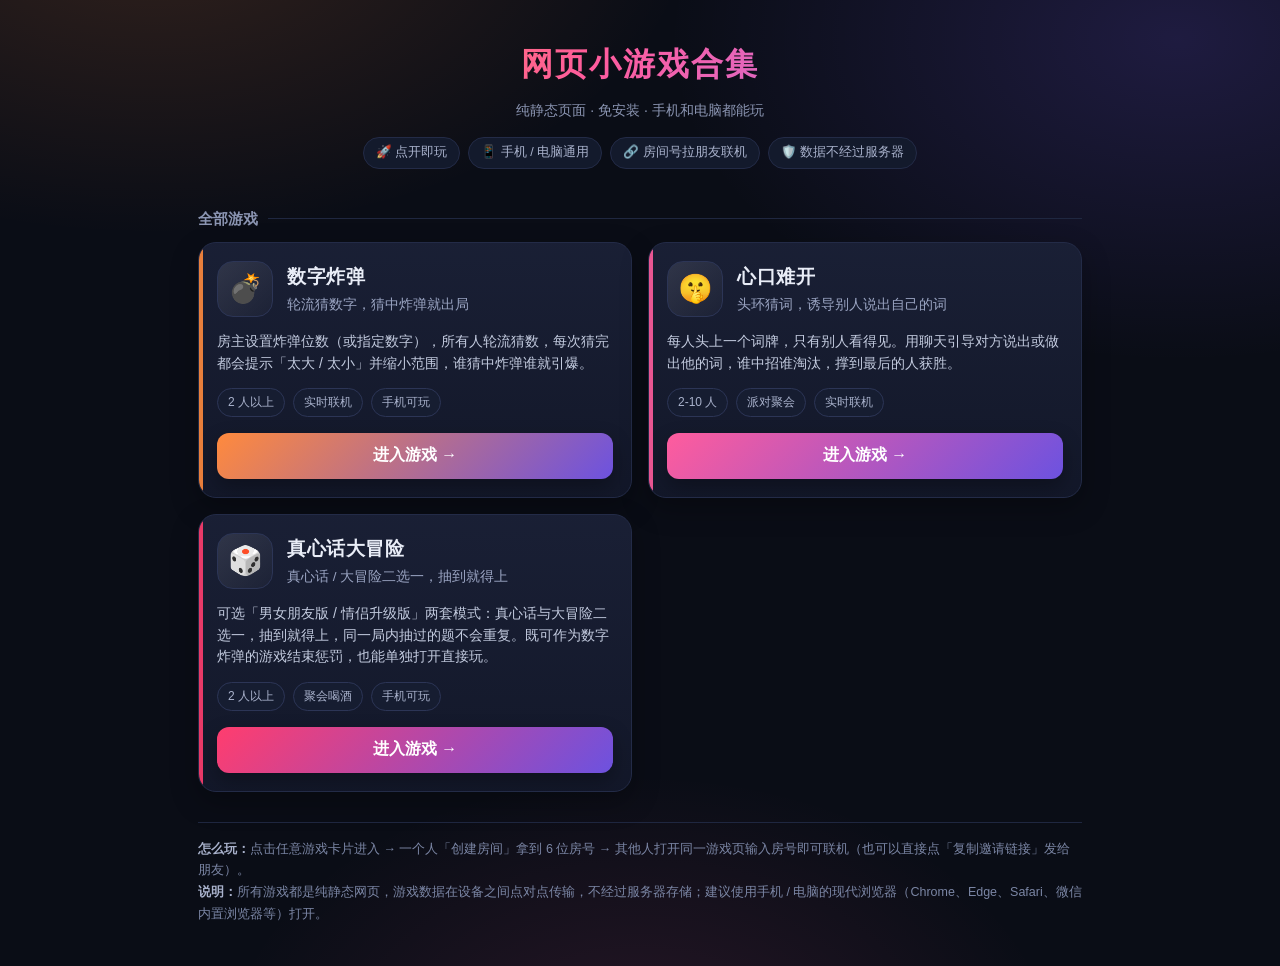
==== commit 90476709: "重构为游戏门户：新增真心话大冒险（独立入口+数字炸弹惩罚玩法）与心口难开，数字炸弹移至 number-bomb/" ====
--- a/index.html
+++ b/index.html
@@ -4,995 +4,183 @@
 <meta charset="utf-8">
 <meta name="viewport" content="width=device-width,initial-scale=1,viewport-fit=cover,user-scalable=no">
 <meta name="theme-color" content="#0a0d16">
-<meta name="description" content="数字炸弹 · 多人联机网页游戏，基于 WebRTC 设备直连，无需服务器存游戏数据。">
-<title>数字炸弹 · 多人联机</title>
-<link rel="icon" href="data:image/svg+xml,%3Csvg xmlns='http://www.w3.org/2000/svg' viewBox='0 0 64 64'%3E%3Ccircle cx='30' cy='38' r='22' fill='%23141a2b'/%3E%3Crect x='26' y='6' width='9' height='11' rx='3' fill='%23838ea1'/%3E%3Cpath d='M35 8q11-6 17 5' stroke='%23ff8a3d' stroke-width='5' fill='none' stroke-linecap='round'/%3E%3C/svg%3E">
+<meta name="description" content="网页小游戏合集 · 纯静态、免安装、手机电脑都能玩的多人联机小游戏。">
+<title>网页小游戏合集</title>
+<link rel="icon" href="data:image/svg+xml,%3Csvg xmlns='http://www.w3.org/2000/svg' viewBox='0 0 64 64'%3E%3Crect x='6' y='16' width='52' height='34' rx='8' fill='%231b2238'/%3E%3Crect x='26' y='8' width='12' height='10' rx='3' fill='%23ff8a3d'/%3E%3Cpath d='M22 36h6M25 33v6' stroke='%23ffd54a' stroke-width='4' stroke-linecap='round'/%3E%3Ccircle cx='40' cy='34' r='3' fill='%23ff5c9d'/%3E%3Ccircle cx='46' cy='40' r='3' fill='%237c5cff'/%3E%3C/svg%3E">
 <style>
 *{box-sizing:border-box;-webkit-tap-highlight-color:transparent}
-html{height:100%}
+html,body{margin:0;padding:0;min-height:100%}
 body{
-  height:100%;margin:0;overflow:hidden;
   background:#0a0d16;
-  background-image:radial-gradient(900px 480px at 50% -10%,rgba(255,95,60,.20),transparent 62%),radial-gradient(760px 460px at 105% 105%,rgba(95,115,255,.16),transparent 60%);
+  background-image:radial-gradient(900px 520px at 12% -8%,rgba(255,138,61,.16),transparent 60%),radial-gradient(820px 520px at 92% 4%,rgba(124,92,255,.18),transparent 62%),radial-gradient(700px 480px at 50% 110%,rgba(255,92,157,.12),transparent 60%);
   color:#e9edf7;
-  font:16px/1.5 -apple-system,BlinkMacSystemFont,"Segoe UI","PingFang SC","Hiragino Sans GB","Microsoft YaHei",sans-serif;
+  font:16px/1.55 -apple-system,BlinkMacSystemFont,"Segoe UI","PingFang SC","Hiragino Sans GB","Microsoft YaHei",sans-serif;
   -webkit-text-size-adjust:100%;
 }
-input,button,select{font-family:inherit;font-size:16px}
-.hidden{display:none !important}
-.muted{color:#8b95b2;font-size:14px;margin:6px 0}
-.hint{color:#7b86a5;font-size:12.5px;line-height:1.6;margin:10px 0 0}
-h1,h2,h3{margin:0}
-h2{font-size:16px;margin-bottom:10px}
-
-/* ---------- 通用组件 ---------- */
-.card{
-  background:linear-gradient(180deg,rgba(26,32,54,.95),rgba(20,25,43,.95));
-  border:1px solid #232b47;border-radius:16px;padding:16px;
-  box-shadow:0 8px 24px rgba(0,0,0,.25);
+.wrap{
+  max-width:920px;margin:0 auto;
+  padding:calc(28px + env(safe-area-inset-top)) 18px calc(40px + env(safe-area-inset-bottom));
 }
-.btn{
-  border:0;border-radius:12px;height:48px;padding:0 18px;
-  background:#242c49;color:#e9edf7;font-weight:600;cursor:pointer;
-  transition:transform .12s ease,filter .12s ease,opacity .12s ease;
-  display:inline-flex;align-items:center;justify-content:center;white-space:nowrap;
-}
-.btn:active{transform:scale(.97)}
-.btn.primary{background:linear-gradient(135deg,#ff8a3d,#ff3d6e);color:#fff;box-shadow:0 8px 20px rgba(255,80,90,.28)}
-.btn.block{width:100%;margin-top:14px}
-.btn:disabled{opacity:.42;cursor:not-allowed;box-shadow:none}
-.btn-row{display:flex;gap:10px;margin-top:14px}
-.btn-row .btn{flex:1 1 0;padding:0 10px}
-input[type=text],input[type=number],input:not([type]){
-  width:100%;height:48px;border-radius:12px;border:1px solid #28304d;
-  background:#0f1424;color:#e9edf7;padding:0 14px;outline:none;
-  transition:border-color .15s ease;
-}
-input:focus{border-color:#ff6b3d}
-input:disabled{opacity:.5}
-label.field{display:block;margin-bottom:14px}
-label.field>span{display:block;font-size:13px;color:#8b95b2;margin-bottom:6px}
-.mini{
-  border:1px solid #2c3556;background:#1b2238;color:#c8d1e6;
-  border-radius:9px;height:30px;padding:0 10px;font-size:12.5px;cursor:pointer;
-}
-.mini.ghost{background:transparent}
-.pill{
-  border:1px solid #2c3556;background:#161c30;color:#c8d1e6;border-radius:999px;
-  height:38px;padding:0 14px;font-size:14px;cursor:pointer;
-}
-.pill.on{background:linear-gradient(135deg,#ff8a3d,#ff3d6e);border-color:transparent;color:#fff;font-weight:600}
-.pills{display:flex;flex-wrap:wrap;gap:8px;margin:8px 0 2px}
-.seg{display:flex;background:#0f1424;border:1px solid #28304d;border-radius:12px;padding:4px;margin-bottom:14px}
-.seg-btn{
-  flex:1 1 0;border:0;background:transparent;color:#8b95b2;height:38px;
-  border-radius:9px;cursor:pointer;font-size:14.5px;
-}
-.seg-btn.on{background:#242c49;color:#fff;font-weight:600}
-
-/* ---------- 首页 ---------- */
-.screen{display:none;height:100%}
-.screen.active{display:flex;flex-direction:column}
-#screen-home{overflow-y:auto}
-.home-wrap{margin:auto;width:100%;max-width:440px;padding:28px 18px calc(28px + env(safe-area-inset-bottom))}
-.brand{text-align:center;margin-bottom:22px}
-.logo{font-size:52px;line-height:1;filter:drop-shadow(0 6px 18px rgba(255,90,60,.5))}
-.brand h1{font-size:28px;margin:10px 0 4px;letter-spacing:2px}
-.brand p{color:#8b95b2;font-size:13.5px;margin:0}
-.or{display:flex;align-items:center;gap:10px;color:#6d7796;font-size:12.5px;margin:18px 0 12px}
-.or::before,.or::after{content:"";flex:1 1 auto;height:1px;background:#232b47}
-.join-row{display:flex;gap:10px}
-.join-row input{flex:1 1 auto;letter-spacing:4px;font-size:18px;text-align:center;font-weight:600}
-.join-row .btn{flex:0 0 auto;padding:0 22px}
-.tip{color:#ffb020;font-size:13px;min-height:20px;margin:12px 0 0;text-align:center}
-.foot-note{text-align:center;color:#5f6a88;font-size:12px;margin-top:20px;line-height:1.7}
-
-/* ---------- 房间页 ---------- */
-#screen-room{flex-direction:column;overflow:hidden}
-.topbar{
-  flex:0 0 auto;display:flex;align-items:center;justify-content:space-between;gap:10px;
-  padding:10px 12px;padding-top:calc(10px + env(safe-area-inset-top));
-  background:rgba(13,17,32,.94);border-bottom:1px solid #1e2540;backdrop-filter:blur(8px);
-}
-.room-code-box{display:flex;align-items:center;gap:8px;min-width:0}
-.room-code-box .lb{font-size:11.5px;color:#7b86a5}
-.room-code-box .code{
-  font-size:20px;font-weight:700;letter-spacing:3px;
-  background:linear-gradient(135deg,#ffb020,#ff5a3d);
+header.top{text-align:center;padding:12px 0 6px}
+header.top h1{
+  margin:0;font-size:32px;font-weight:800;letter-spacing:2px;
+  background:linear-gradient(120deg,#ff8a3d,#ff5c9d 45%,#a97bff);
   -webkit-background-clip:text;background-clip:text;color:transparent;
 }
-.me-box{display:flex;align-items:center;gap:8px;min-width:0}
-.badge{
-  background:#242c49;border-radius:8px;padding:3px 8px;font-size:13px;font-weight:700;color:#ffb020;
+header.top p{margin:10px 0 0;color:#8b95b2;font-size:14px}
+.tips{
+  display:flex;gap:8px;justify-content:center;flex-wrap:wrap;margin:16px 0 6px;
 }
-.me-name{font-size:13px;color:#c3cbdd;max-width:76px;overflow:hidden;text-overflow:ellipsis;white-space:nowrap}
+.tips span{
+  font-size:12.5px;color:#a9b2cc;border:1px solid #232b47;background:#131a2c;
+  border-radius:999px;padding:5px 12px;
+}
+h2.section{
+  font-size:15px;color:#8b95b2;font-weight:600;margin:26px 0 12px;
+  display:flex;align-items:center;gap:10px;
+}
+h2.section::after{content:"";flex:1;height:1px;background:#1f2740}
 
-/* 玩家条 */
-.players{
-  flex:0 0 auto;display:flex;gap:8px;overflow-x:auto;overflow-y:hidden;
-  padding:10px 12px;background:rgba(11,15,28,.85);border-bottom:1px solid #1e2540;
-  -webkit-overflow-scrolling:touch;scrollbar-width:thin;
+.games{display:grid;grid-template-columns:repeat(auto-fill,minmax(320px,1fr));gap:16px}
+.game{
+  position:relative;display:block;text-decoration:none;color:inherit;
+  background:linear-gradient(180deg,rgba(26,32,54,.96),rgba(19,24,42,.96));
+  border:1px solid #232b47;border-radius:18px;padding:18px;
+  box-shadow:0 10px 28px rgba(0,0,0,.28);
+  transition:transform .14s ease,border-color .18s ease,box-shadow .18s ease;
+  overflow:hidden;
 }
-.players::-webkit-scrollbar{height:5px}
-.players::-webkit-scrollbar-thumb{background:#2b3453;border-radius:4px}
-.pcard{
-  flex:0 0 auto;min-width:112px;max-width:170px;padding:8px 10px;border-radius:13px;
-  background:#151b2e;border:1px solid #242c47;transition:border-color .18s ease,box-shadow .18s ease;
+.game::before{
+  content:"";position:absolute;inset:0 auto 0 0;width:4px;
+  background:var(--accent,#7c5cff);opacity:.9;
 }
-.pcard.active{border-color:#ff6b3d;box-shadow:0 0 0 2px rgba(255,107,61,.22);background:#20182a}
-.pcard.offline{opacity:.42}
-.pcard .pname{display:flex;align-items:center;gap:5px;font-size:13px;font-weight:600}
-.pcard .pname b{color:#ffb020;font-size:12.5px}
-.pcard .pname .nm{overflow:hidden;text-overflow:ellipsis;white-space:nowrap;max-width:82px}
-.pcard .pname .you{font-style:normal;font-size:10px;background:#2b3453;color:#9fb0d6;border-radius:6px;padding:1px 5px}
-.pcard .turnflag{font-size:10.5px;color:#ff8a3d;margin-left:auto;white-space:nowrap}
-.chips{display:flex;flex-wrap:wrap;gap:4px;margin-top:7px;max-height:70px;overflow-y:auto}
-.chip{font-size:11px;padding:1.5px 6px;border-radius:7px;background:#242c49;color:#c3cbdd}
-.chip.empty{background:transparent;color:#4e5878;padding-left:0}
-
-/* 主区 */
-.main{
-  flex:1 1 auto;min-height:0;overflow-y:auto;padding:12px 12px calc(16px + env(safe-area-inset-bottom));
-  display:flex;flex-direction:column;gap:12px;-webkit-overflow-scrolling:touch;
+.game:hover{transform:translateY(-3px);border-color:#33406b;box-shadow:0 16px 36px rgba(0,0,0,.36)}
+.game:active{transform:translateY(-1px) scale(.995)}
+.game .row1{display:flex;align-items:center;gap:14px}
+.game .ico{
+  width:56px;height:56px;flex:0 0 auto;border-radius:16px;
+  display:flex;align-items:center;justify-content:center;font-size:28px;
+  background:linear-gradient(135deg,rgba(255,255,255,.10),rgba(255,255,255,.02));
+  border:1px solid #2c3556;
 }
-.main>.card{flex:0 0 auto}
-.turn-card{background:linear-gradient(135deg,rgba(255,138,61,.16),rgba(255,61,110,.10)),linear-gradient(180deg,#1a2036,#141a2c)}
-.turn-card.mine{border-color:#ff6b3d;box-shadow:0 0 0 2px rgba(255,107,61,.2)}
-.turn-title{font-size:19px;font-weight:700;letter-spacing:.5px}
-.turn-card.mine .turn-title{color:#ffb020}
-.turn-sub{margin-top:8px;font-size:13.5px;color:#a9b3cc}
-.turn-sub b{color:#ff8a3d}
-.guess-row{display:flex;gap:10px}
-.guess-row input{flex:1 1 auto;text-align:center;font-size:19px;font-weight:600;letter-spacing:2px}
-.guess-row .btn{flex:0 0 auto;padding:0 24px}
-.big{font-size:19px;color:#ffb020}
-.over-card{text-align:center}
-.over-card .boom{font-size:44px;line-height:1;filter:drop-shadow(0 6px 16px rgba(255,90,60,.5))}
-.over-card h2{margin:10px 0 8px;font-size:20px}
-.over-line{font-size:15.5px;margin:0}
-.hist{list-style:none;margin:0;padding:0;display:flex;flex-direction:column;gap:8px}
-.hist li{display:flex;align-items:center;gap:10px;font-size:14px;padding:7px 10px;background:#141a2c;border-radius:10px}
-.hist .hn{color:#a9b3cc;font-size:13px;flex:1 1 auto;overflow:hidden;text-overflow:ellipsis;white-space:nowrap}
-.hist .hv{color:#fff}
-.tag{font-size:11.5px;border-radius:7px;padding:1.5px 7px;flex:0 0 auto}
-.tag.low{background:rgba(65,140,255,.18);color:#79b0ff}
-.tag.high{background:rgba(255,176,32,.18);color:#ffc65c}
-.tag.boom{background:rgba(255,61,110,.2);color:#ff7a9c}
-
-/* 弹窗 / toast */
-.modal{position:fixed;inset:0;z-index:50;display:flex;align-items:center;justify-content:center;padding:20px}
-.modal-mask{position:absolute;inset:0;background:rgba(5,8,16,.72);backdrop-filter:blur(3px)}
-.modal-card{
-  position:relative;width:100%;max-width:380px;text-align:center;
-  background:linear-gradient(180deg,#1c2340,#141a2c);border:1px solid #2c3556;
-  border-radius:20px;padding:24px 20px;box-shadow:0 20px 50px rgba(0,0,0,.5);
-  animation:pop .22s ease;
+.game h3{margin:0;font-size:19px;font-weight:700;letter-spacing:.5px}
+.game .tagline{margin:3px 0 0;color:#9aa4c2;font-size:13.5px}
+.game .desc{margin:14px 0 0;color:#c3cbdf;font-size:14px}
+.game .meta{display:flex;gap:8px;flex-wrap:wrap;margin-top:14px}
+.game .meta span{
+  font-size:12px;color:#a9b2cc;border:1px solid #2c3556;background:#161d31;
+  border-radius:999px;padding:4px 10px;
 }
-@keyframes pop{from{transform:scale(.92);opacity:0}to{transform:scale(1);opacity:1}}
-.modal-card .boom{font-size:48px;line-height:1;filter:drop-shadow(0 6px 16px rgba(255,90,60,.55))}
-.modal-card h2{margin:12px 0 10px;font-size:21px}
-.modal-card .over-line{font-size:15.5px;margin:0 0 6px}
-.modal-card .btn-row{margin-top:18px}
-.toast{
-  position:fixed;left:50%;bottom:calc(28px + env(safe-area-inset-bottom));transform:translateX(-50%);
-  z-index:80;max-width:86vw;padding:11px 18px;border-radius:12px;
-  background:rgba(35,44,73,.97);border:1px solid #3a4470;color:#e9edf7;
-  font-size:14px;text-align:center;box-shadow:0 10px 30px rgba(0,0,0,.4);
+.game .go{
+  margin-top:16px;height:46px;border-radius:12px;
+  display:flex;align-items:center;justify-content:center;gap:8px;
+  font-weight:700;color:#fff;
+  background:linear-gradient(135deg,var(--accent,#7c5cff),rgba(124,92,255,.85));
+  box-shadow:0 8px 20px rgba(0,0,0,.3);
 }
-
-/* 桌面端微调 */
-@media (min-width:760px){
-  .main{max-width:760px;width:100%;margin:0 auto;padding-left:20px;padding-right:20px}
-  .players{padding-left:calc(50% - 360px);padding-right:calc(50% - 360px)}
-  .topbar{padding-left:calc(50% - 368px);padding-right:calc(50% - 368px)}
-  .brand h1{font-size:32px}
+.game.soon{opacity:.55;cursor:not-allowed}
+.game.soon .go{background:#2a3352;color:#9aa4c2}
+.footnotice{
+  margin:30px 0 0;color:#7b86a5;font-size:12.5px;line-height:1.75;
+  border-top:1px solid #1f2740;padding-top:16px;
+}
+.footnotice b{color:#a9b2cc}
+@media (max-width:420px){
+  .wrap{padding:calc(20px + env(safe-area-inset-top)) 14px calc(30px + env(safe-area-inset-bottom))}
+  header.top h1{font-size:27px}
+  .games{grid-template-columns:1fr;gap:14px}
+  .game{padding:16px}
 }
 </style>
 </head>
 <body>
+<div class="wrap">
+  <header class="top">
+    <h1>网页小游戏合集</h1>
+    <p>纯静态页面 · 免安装 · 手机和电脑都能玩</p>
+    <div class="tips">
+      <span>🚀 点开即玩</span>
+      <span>📱 手机 / 电脑通用</span>
+      <span>🔗 房间号拉朋友联机</span>
+      <span>🛡️ 数据不经过服务器</span>
+    </div>
+  </header>
 
-<div id="app">
+  <h2 class="section">全部游戏</h2>
+  <div class="games" id="games"></div>
 
-  <!-- ============ 首页 ============ -->
-  <section id="screen-home" class="screen active">
-    <div class="home-wrap">
-      <div class="brand">
-        <div class="logo">💣</div>
-        <h1>数字炸弹</h1>
-        <p>多人联机 · 设备直连 · 无需服务器</p>
-      </div>
-
-      <div class="card">
-        <label class="field">
-          <span>你的昵称</span>
-          <input id="input-name" type="text" maxlength="10" placeholder="例如：小明" autocomplete="off">
-        </label>
-
-        <button class="btn primary block" data-action="create" style="margin-top:0">创建房间</button>
-
-        <div class="or"><span>或加入已有房间</span></div>
-
-        <div class="join-row">
-          <input id="input-code" type="text" inputmode="numeric" maxlength="6" placeholder="6 位房间号" autocomplete="off">
-          <button class="btn" data-action="join">加入</button>
-        </div>
-
-        <p id="home-tip" class="tip"></p>
-      </div>
-
-      <p class="foot-note">
-        两台设备打开同一网址：一方点「创建房间」拿到 6 位房间号，<br>
-        另一方输入房间号即可自动建立设备直连（P2P），人数不限。
-      </p>
-    </div>
-  </section>
-
-  <!-- ============ 房间 ============ -->
-  <section id="screen-room" class="screen">
-    <header class="topbar">
-      <div class="room-code-box">
-        <span class="lb">房间号</span>
-        <span id="room-code" class="code">------</span>
-        <button class="mini" data-action="copy-code">复制</button>
-      </div>
-      <div class="me-box">
-        <span id="my-badge" class="badge">#-</span>
-        <span id="my-name-view" class="me-name">我</span>
-        <button class="mini ghost" data-action="leave">退出</button>
-      </div>
-    </header>
-
-    <div id="players" class="players"></div>
-    <main id="main" class="main"></main>
-  </section>
-
+  <div class="footnotice">
+    <b>怎么玩：</b>点击任意游戏卡片进入 → 一个人「创建房间」拿到 6 位房号 → 其他人打开同一游戏页输入房号即可联机（也可以直接点「复制邀请链接」发给朋友）。<br>
+    <b>说明：</b>所有游戏都是纯静态网页，游戏数据在设备之间点对点传输，不经过服务器存储；建议使用手机 / 电脑的现代浏览器（Chrome、Edge、Safari、微信内置浏览器等）打开。
+  </div>
 </div>
 
-<div id="modal" class="modal hidden">
-  <div class="modal-mask" data-action="close-modal"></div>
-  <div class="modal-card" id="modal-card"></div>
-</div>
-
-<div id="toast" class="toast hidden"></div>
-
-<!-- PeerJS：优先使用本地 vendor 文件，失败时自动回退 CDN -->
-<script src="vendor/peerjs.min.js"></script>
+<!-- 游戏清单配置：新增游戏只需修改 games.js -->
+<script src="games.js"></script>
 <script>
 (function () {
-  if (typeof window.Peer === 'function') { window.__peerReady = true; return; }
-  var urls = [
-    'https://unpkg.com/peerjs@1.5.4/dist/peerjs.min.js',
-    'https://cdn.jsdelivr.net/npm/peerjs@1.5.4/dist/peerjs.min.js'
-  ];
-  var i = 0;
-  (function next() {
-    if (i >= urls.length) return;
-    var s = document.createElement('script');
-    s.src = urls[i++];
-    s.onload = function () { window.__peerReady = true; };
-    s.onerror = next;
-    document.head.appendChild(s);
-  })();
-})();
-</script>
+  var box = document.getElementById('games');
+  var list = window.GAMES || [];
 
-<script>
-/* =====================================================================
-   数字炸弹 · 多人联机   (纯前端 / WebRTC P2P / 房主权威节点)
-   消息协议：
-     客户端 -> 房主 : {t:'join', name} | {t:'guess', value}
-     房主 -> 客户端 : {t:'welcome', num, code} | {t:'state', state} | {t:'toast', msg}
-   ===================================================================== */
-(function () {
-  'use strict';
-
-  /* ---------------- 工具 ---------------- */
-  function $(id) { return document.getElementById(id); }
-  function rand6() {
-    var s = '';
-    for (var i = 0; i < 6; i++) s += Math.floor(Math.random() * 10);
-    return s;
-  }
-  function digitsOnly(v) { return String(v == null ? '' : v).replace(/[^0-9]/g, ''); }
-  function esc(v) {
-    return String(v == null ? '' : v).replace(/[&<>"']/g, function (c) {
-      return { '&': '&amp;', '<': '&lt;', '>': '&gt;', '"': '&quot;', "'": '&#39;' }[c];
-    });
-  }
-  function clampName(v) {
-    return String(v == null ? '' : v).replace(/[\s\u0000-\u001f]+/g, ' ').trim().slice(0, 10);
-  }
-  function pow10(n) { return Math.pow(10, n); }
-
-  /* ---------------- 全局状态 ---------------- */
-  var S = {
-    role: null,        // 'host' | 'client'
-    peer: null,
-    code: '',
-    myNum: 0,
-    myName: '',
-    host: null,        // 房主侧权威状态
-    bomb: null,        // 房主侧：炸弹真实数值（不下发给其他人）
-    pub: null,         // 当前渲染用的公开状态（房主与客户端统一）
-    conns: {},         // 房主：peerId -> {conn, num}
-    hostConn: null,    // 客户端：到房主的连接
-    lastPhase: null,
-    busy: false,
-    inputCache: { 'input-guess': '', 'input-bomb': '' },
-    toastTimer: null
-  };
-  window.__DBG = S;  // 供自动化测试读取内部状态（房主本身即为权威，无安全影响）
-
-  /* ---------------- 提示 ---------------- */
-  function tip(msg) { var el = $('home-tip'); if (el) el.textContent = msg || ''; }
-  function toast(msg) {
-    var el = $('toast');
-    if (!el) return;
-    el.textContent = msg;
-    el.classList.remove('hidden');
-    if (S.toastTimer) clearTimeout(S.toastTimer);
-    S.toastTimer = setTimeout(function () { el.classList.add('hidden'); }, 2400);
-  }
-  function openModal(html) { $('modal-card').innerHTML = html; $('modal').classList.remove('hidden'); }
-  function closeModal() { $('modal').classList.add('hidden'); }
-
-  /* ---------------- 房主状态 ---------------- */
-  function newHostState(code) {
-    return {
-      code: code,
-      phase: 'lobby',            // lobby | playing | over
-      turn: 0,
-      players: [],               // {num, name, online, guesses:[]}
-      history: [],               // {num, name, value, hint}
-      range: { min: 0, max: 0 },
-      digits: 0,
-      winner: null,
-      hostNum: 1,
-      config: { mode: 'digits', digits: 3, value: '' }
-    };
-  }
-  function hostPublic() {
-    var h = S.host;
-    return {
-      code: h.code,
-      phase: h.phase,
-      turn: h.turn,
-      players: h.players.map(function (p) {
-        return { num: p.num, name: p.name, online: p.online, guesses: p.guesses.slice() };
-      }),
-      history: h.history.slice(),
-      range: { min: h.range.min, max: h.range.max },
-      digits: h.digits,
-      winner: h.winner ? { num: h.winner.num, name: h.winner.name, value: h.winner.value } : null,
-      hostNum: h.hostNum
-    };
-  }
-  function findPlayer(num) {
-    var ps = S.host.players;
-    for (var i = 0; i < ps.length; i++) if (ps[i].num === num) return ps[i];
-    return null;
-  }
-  function allocNum() {
-    var used = {};
-    S.host.players.forEach(function (p) { used[p.num] = 1; });
-    var n = 1;
-    while (used[n]) n++;
-    return n;
-  }
-  function nextOnlineNum(curNum) {
-    var ps = S.host.players;
-    if (!ps.length) return 0;
-    var idx = -1;
-    for (var i = 0; i < ps.length; i++) if (ps[i].num === curNum) { idx = i; break; }
-    for (var k = 1; k <= ps.length; k++) {
-      var p = ps[(idx + k + ps.length) % ps.length];
-      if (p.online) return p.num;
-    }
-    return curNum;
-  }
-  function firstOnlineNum() {
-    var ps = S.host.players;
-    for (var i = 0; i < ps.length; i++) if (ps[i].online) return ps[i].num;
-    return 1;
+  if (!list.length) {
+    box.innerHTML = '<div class="game soon"><h3>清单未加载</h3>' +
+      '<p class="desc">未能读取 games.js，请确认它与首页 index.html 在同一目录下。</p></div>';
+    return;
   }
 
-  /* ---------------- 房主：网络 ---------------- */
-  function hostSend(conn, obj) {
-    try { if (conn && conn.open) conn.send(obj); } catch (e) { console.warn(e); }
-  }
-  function hostBroadcast() {
-    S.pub = hostPublic();
-    var payload = { t: 'state', state: S.pub };
-    Object.keys(S.conns).forEach(function (pid) {
-      hostSend(S.conns[pid].conn, payload);
-    });
-    render();
-  }
-  function bindHost(p) {
-    p.on('connection', function (conn) {
-      S.conns[conn.peer] = { conn: conn, num: 0 };
-      conn.on('open', function () {
-        if (!S.conns[conn.peer]) S.conns[conn.peer] = { conn: conn, num: 0 };
-      });
-      conn.on('data', function (data) {
-        try { hostOnData(conn, data); } catch (e) { console.error(e); }
-      });
-      conn.on('close', function () { hostOnLeave(conn); });
-      conn.on('error', function () { hostOnLeave(conn); });
-    });
-    p.on('disconnected', function () {
-      try { p.reconnect(); } catch (e) {}
-    });
-  }
-  function hostOnData(conn, data) {
-    if (!data || typeof data !== 'object') return;
-    var h = S.host;
-    if (!h) return;
-    var entry = S.conns[conn.peer];
-    if (!entry) { entry = S.conns[conn.peer] = { conn: conn, num: 0 }; }
+  list.forEach(function (g) {
+    var a = document.createElement(g.soon ? 'div' : 'a');
+    a.className = 'game' + (g.soon ? ' soon' : '');
+    if (!g.soon) a.href = g.url;
+    if (g.accent) a.style.setProperty('--accent', g.accent);
 
-    if (data.t === 'join') {
-      if (!entry.num) {
-        entry.num = allocNum();
-        h.players.push({
-          num: entry.num,
-          name: clampName(data.name) || ('玩家' + entry.num),
-          online: true,
-          guesses: []
-        });
-      } else {
-        var again = findPlayer(entry.num);
-        if (again) again.online = true;
-      }
-      hostSend(conn, { t: 'welcome', num: entry.num, code: h.code });
-      hostBroadcast();
-      return;
-    }
-    if (!entry.num) return;
-    if (data.t === 'guess') {
-      hostGuess(entry.num, data.value, conn);
-    }
-  }
-  function hostOnLeave(conn) {
-    var entry = S.conns[conn.peer];
-    if (!entry) return;
-    delete S.conns[conn.peer];
-    var h = S.host;
-    if (!h || !entry.num) { hostBroadcast(); return; }
-    var p = findPlayer(entry.num);
-    if (p) {
-      p.online = false;
-      if (h.phase === 'playing' && h.turn === p.num) h.turn = nextOnlineNum(p.num);
-    }
-    hostBroadcast();
-  }
+    var ic = document.createElement('div');
+    ic.className = 'ico';
+    ic.textContent = g.icon || '🎮';
 
-  /* ---------------- 房主：游戏逻辑 ---------------- */
-  function hostGuess(num, raw, conn) {
-    var h = S.host;
-    if (!h || h.phase !== 'playing') {
-      if (conn) hostSend(conn, { t: 'toast', msg: '游戏尚未开始' });
-      return;
-    }
-    var v = parseInt(digitsOnly(raw), 10);
-    if (!isFinite(v) || v <= 0) {
-      if (conn) hostSend(conn, { t: 'toast', msg: '请输入正整数' });
-      return;
-    }
-    if (h.turn !== num) {
-      if (conn) hostSend(conn, { t: 'toast', msg: '还没轮到你猜' });
-      return;
-    }
-    var p = findPlayer(num);
-    if (!p) return;
+    var h3 = document.createElement('h3');
+    h3.textContent = g.name || '未命名游戏';
 
-    p.guesses.push(v);
-    var hit = (v === S.bomb);
-    var hint = hit ? 'boom' : (v < S.bomb ? 'low' : 'high');
-    h.history.push({ num: num, name: p.name, value: v, hint: hint });
+    var tg = document.createElement('p');
+    tg.className = 'tagline';
+    tg.textContent = g.tagline || '';
 
-    if (hit) {
-      h.winner = { num: num, name: p.name, value: v };
-      h.phase = 'over';
-    } else {
-      if (v < S.bomb) h.range.min = Math.max(h.range.min, v + 1);
-      else h.range.max = Math.min(h.range.max, v - 1);
-      h.turn = nextOnlineNum(num);
-    }
-    hostBroadcast();
-  }
-  function hostStart() {
-    var h = S.host;
-    if (!h) return;
-    var cfg = h.config;
-    var digits, value;
-    if (cfg.mode === 'fixed') {
-      var raw = digitsOnly(cfg.value);
-      if (!raw || raw === '0' || raw.length > 6) { toast('请输入 1~6 位正整数作为炸弹'); return; }
-      value = parseInt(raw, 10);
-      digits = raw.length;
-    } else {
-      digits = Math.min(6, Math.max(1, parseInt(cfg.digits, 10) || 3));
-      var lo = (digits === 1 ? 1 : pow10(digits - 1));
-      var hi = pow10(digits) - 1;
-      value = lo + Math.floor(Math.random() * (hi - lo + 1));
-    }
-    S.bomb = value;
-    h.digits = digits;
-    h.range = { min: (digits === 1 ? 1 : pow10(digits - 1)), max: pow10(digits) - 1 };
-    h.players.forEach(function (p) { p.guesses = []; });
-    h.history = [];
-    h.winner = null;
-    h.phase = 'playing';
-    h.turn = firstOnlineNum();
-    S.inputCache['input-guess'] = '';
-    closeModal();
-    hostBroadcast();
-    toast('炸弹已设置：' + digits + ' 位数');
-  }
-  function hostBackLobby() {
-    var h = S.host;
-    if (!h) return;
-    h.phase = 'lobby';
-    h.winner = null;
-    h.history = [];
-    h.players.forEach(function (p) { p.guesses = []; });
-    closeModal();
-    hostBroadcast();
-  }
+    var left = document.createElement('div');
+    left.style.flex = '1';
+    left.appendChild(h3);
+    left.appendChild(tg);
 
-  /* ---------------- 渲染 ---------------- */
-  function findMe(s) {
-    for (var i = 0; i < s.players.length; i++) if (s.players[i].num === S.myNum) return s.players[i];
-    return null;
-  }
-  function playerByNum(s, num) {
-    for (var i = 0; i < s.players.length; i++) if (s.players[i].num === num) return s.players[i];
-    return null;
-  }
+    var row1 = document.createElement('div');
+    row1.className = 'row1';
+    row1.appendChild(ic);
+    row1.appendChild(left);
+    a.appendChild(row1);
 
-  function render() {
-    var s = S.pub;
-    if (!s) return;
-
-    var focusId = null, selS = null, selE = null;
-    var ae = document.activeElement;
-    if (ae && ae.id) {
-      focusId = ae.id;
-      try { selS = ae.selectionStart; selE = ae.selectionEnd; } catch (e) {}
-    }
-    ['input-guess', 'input-bomb'].forEach(function (id) {
-      var el = $(id);
-      if (el) S.inputCache[id] = el.value;
-    });
-    if (S.lastPhase !== s.phase) S.inputCache['input-guess'] = '';
-
-    $('room-code').textContent = s.code;
-    $('my-badge').textContent = '#' + (S.myNum || '-');
-    var me = findMe(s);
-    $('my-name-view').textContent = me ? me.name : '我';
-
-    renderPlayers(s);
-    $('main').innerHTML = mainHtml(s);
-
-    if (focusId) {
-      var el2 = $(focusId);
-      if (el2 && !el2.disabled) {
-        el2.focus();
-        try { if (selS != null) el2.setSelectionRange(selS, selE); } catch (e) {}
-      }
+    if (g.desc) {
+      var d = document.createElement('p');
+      d.className = 'desc';
+      d.textContent = g.desc;
+      a.appendChild(d);
     }
 
-    if (s.phase === 'over' && S.lastPhase !== 'over') openModal(overModalHtml(s));
-    if (s.phase !== 'over' && !$('modal').classList.contains('hidden')) closeModal();
+    if (g.meta && g.meta.length) {
+      var m = document.createElement('div');
+      m.className = 'meta';
+      g.meta.forEach(function (t) {
+        var s = document.createElement('span');
+        s.textContent = t;
+        m.appendChild(s);
+      });
+      a.appendChild(m);
+    }
 
-    S.lastPhase = s.phase;
-  }
+    var go = document.createElement('div');
+    go.className = 'go';
+    go.textContent = g.soon ? '即将上线' : '进入游戏 →';
+    a.appendChild(go);
 
-  function renderPlayers(s) {
-    var html = s.players.map(function (p) {
-      var active = (s.phase === 'playing' && s.turn === p.num);
-      var cls = 'pcard' + (p.online ? '' : ' offline') + (active ? ' active' : '');
-      var chips = p.guesses.length
-        ? p.guesses.map(function (g) { return '<span class="chip">' + g + '</span>'; }).join('')
-        : '<span class="chip empty">暂无</span>';
-      var you = (p.num === S.myNum) ? '<i class="you">我</i>' : '';
-      var flag = active ? '<span class="turnflag">猜数中</span>' : '';
-      return '<div class="' + cls + '">' +
-        '<div class="pname"><b>#' + p.num + '</b><span class="nm">' + esc(p.name) + '</span>' + you + flag + '</div>' +
-        '<div class="chips">' + chips + '</div>' +
-        '</div>';
-    }).join('');
-    $('players').innerHTML = html || '<div class="pcard"><div class="pname">等待玩家…</div></div>';
-  }
-
-  function mainHtml(s) {
-    var h = '';
-    if (s.phase === 'lobby') h += lobbyHtml(s);
-    else if (s.phase === 'playing') h += playingHtml(s);
-    else h += overHtml(s);
-    h += historyHtml(s);
-    return h;
-  }
-
-  function lobbyHtml(s) {
-    var h = '';
-    h += '<div class="card">';
-    h += '<h2>邀请好友加入</h2>';
-    h += '<p class="muted">把房间号告诉对方，或发送邀请链接：</p>';
-    h += '<p class="muted" style="font-size:22px;letter-spacing:4px;color:#ffb020;font-weight:700;text-align:center;margin:10px 0">' + esc(s.code) + '</p>';
-    h += '<div class="btn-row"><button class="btn" data-action="copy-code">复制房间号</button><button class="btn" data-action="copy-link">复制邀请链接</button></div>';
-    h += '<p class="hint">对方打开同一网址输入房间号即可入局；游戏开始后也能加入，会自动同步进度。</p>';
-    h += '</div>';
-
-    if (S.role === 'host') {
-      h += hostSetupHtml(s);
-    } else {
-      h += '<div class="card"><h2>等待房主设置炸弹</h2><p class="muted">房主设置炸弹后会立即开始，请稍候…</p>' +
-           '<p class="hint">当前房间人数：' + s.players.length + ' 人</p></div>';
-    }
-    return h;
-  }
-
-  function hostSetupHtml(s) {
-    var cfg = S.host.config;
-    var pills = [1, 2, 3, 4, 5, 6].map(function (d) {
-      var on = (cfg.mode === 'digits' && parseInt(cfg.digits, 10) === d) ? ' on' : '';
-      return '<button class="pill' + on + '" data-action="digit" data-v="' + d + '">' + d + ' 位</button>';
-    }).join('');
-    var bombVal = S.inputCache['input-bomb'] || '';
-
-    var h = '<div class="card">';
-    h += '<h2>设置炸弹（仅房主可操作）</h2>';
-    h += '<div class="seg">';
-    h += '<button class="seg-btn' + (cfg.mode === 'digits' ? ' on' : '') + '" data-action="mode" data-v="digits">随机位数</button>';
-    h += '<button class="seg-btn' + (cfg.mode === 'fixed' ? ' on' : '') + '" data-action="mode" data-v="fixed">指定数字</button>';
-    h += '</div>';
-
-    if (cfg.mode === 'digits') {
-      h += '<p class="muted">炸弹是几位数？</p>';
-      h += '<div class="pills">' + pills + '</div>';
-      h += '<p class="hint">系统会在该位数范围内随机生成炸弹，房主自己也不知道具体数字。</p>';
-    } else {
-      h += '<p class="muted">指定炸弹数字（其他玩家看不到）</p>';
-      h += '<input id="input-bomb" inputmode="numeric" maxlength="6" placeholder="例如 472" value="' + esc(bombVal) + '">';
-      h += '<p class="hint">1~6 位正整数；发牌后玩家轮流猜，猜中即结束。</p>';
-    }
-    h += '<button class="btn primary block" data-action="start">开始游戏</button>';
-    h += '</div>';
-    return h;
-  }
-
-  function playingHtml(s) {
-    var myTurn = (s.turn === S.myNum);
-    var turnP = playerByNum(s, s.turn);
-    var turnName = turnP ? ('#' + turnP.num + ' ' + turnP.name) : '—';
-    var h = '';
-
-    h += '<div class="card turn-card' + (myTurn ? ' mine' : '') + '">';
-    h += '<div class="turn-title">' + (myTurn ? '轮到你猜了！' : '正在猜：' + esc(turnName)) + '</div>';
-    h += '<div class="turn-sub">炸弹是 <b>' + s.digits + '</b> 位数';
-    if (s.range && s.range.min && s.range.max && s.range.min <= s.range.max) {
-      h += ' · 当前范围 <b>' + s.range.min + ' ~ ' + s.range.max + '</b>';
-    }
-    h += '</div></div>';
-
-    h += '<div class="card">';
-    h += '<div class="guess-row">';
-    h += '<input id="input-guess" inputmode="numeric" maxlength="6" placeholder="' +
-         (myTurn ? '输入你猜的数字' : '还没轮到你') + '" value="' + esc(S.inputCache['input-guess'] || '') + '"' +
-         (myTurn ? '' : ' disabled') + '>';
-    h += '<button class="btn primary" data-action="guess"' + (myTurn ? '' : ' disabled') + '>猜</button>';
-    h += '</div>';
-    h += '<p class="hint">' + (myTurn ? '输入数字后点击「猜」或按回车。' : '按顺序轮流猜，猜中炸弹立即结束。') + '</p>';
-    h += '</div>';
-    return h;
-  }
-
-  function overHtml(s) {
-    var w = s.winner;
-    var h = '<div class="card over-card">';
-    h += '<div class="boom">💣</div>';
-    h += '<h2>游戏结束</h2>';
-    if (w) h += '<p class="over-line"><b>#' + w.num + ' ' + esc(w.name) + '</b> 猜中了炸弹数字 <b class="big">' + w.value + '</b>！</p>';
-    h += '<p class="muted">本局共 ' + s.history.length + ' 次猜测</p>';
-    if (S.role === 'host') {
-      h += '<div class="btn-row"><button class="btn primary" data-action="again">同设置再来一局</button>' +
-           '<button class="btn" data-action="lobby">返回大厅</button></div>';
-    } else {
-      h += '<p class="hint">等待房主开始新一局…</p>';
-    }
-    h += '</div>';
-    return h;
-  }
-
-  function historyHtml(s) {
-    var h = '<div class="card"><h2>猜测记录</h2>';
-    if (!s.history.length) {
-      h += '<p class="muted">还没有人猜过。</p>';
-    } else {
-      h += '<ul class="hist">';
-      for (var i = s.history.length - 1; i >= 0; i--) {
-        var it = s.history[i];
-        var tag = it.hint === 'boom' ? '<span class="tag boom">命中</span>'
-                : it.hint === 'low' ? '<span class="tag low">太小</span>'
-                : '<span class="tag high">太大</span>';
-        h += '<li><span class="hn">#' + it.num + ' ' + esc(it.name) + '</span>' +
-             '<b class="hv">' + it.value + '</b>' + tag + '</li>';
-      }
-      h += '</ul>';
-    }
-    h += '</div>';
-    return h;
-  }
-
-  function overModalHtml(s) {
-    var w = s.winner;
-    var h = '<div class="boom">💣</div><h2>游戏结束</h2>';
-    if (w) h += '<p class="over-line"><b>#' + w.num + ' ' + esc(w.name) + '</b> 猜中了炸弹数字 <b class="big">' + w.value + '</b>！</p>';
-    h += '<p class="muted">本局共 ' + s.history.length + ' 次猜测</p>';
-    h += '<div class="btn-row">';
-    if (S.role === 'host') {
-      h += '<button class="btn primary" data-action="again">再来一局</button>' +
-           '<button class="btn" data-action="lobby">返回大厅</button>';
-    } else {
-      h += '<button class="btn" data-action="close-modal">知道了</button>';
-    }
-    h += '</div>';
-    return h;
-  }
-
-  /* ---------------- 页面切换 ---------------- */
-  function enterRoom() {
-    $('screen-home').classList.remove('active');
-    $('screen-room').classList.add('active');
-    S.lastPhase = null;
-  }
-  function goHome() {
-    closeModal();
-    cleanup();
-    $('screen-room').classList.remove('active');
-    $('screen-home').classList.add('active');
-    tip('');
-  }
-  function cleanup() {
-    try { if (S.hostConn) S.hostConn.close(); } catch (e) {}
-    try { if (S.peer) S.peer.destroy(); } catch (e) {}
-    S.peer = null; S.hostConn = null; S.conns = {};
-    S.role = null; S.host = null; S.pub = null; S.bomb = null;
-    S.myNum = 0; S.code = ''; S.lastPhase = null; S.busy = false;
-    S.inputCache = { 'input-guess': '', 'input-bomb': '' };
-  }
-
-  /* ---------------- 房主：创建房间 ---------------- */
-  function doCreate() {
-    if (S.busy) return;
-    if (typeof window.Peer !== 'function') { tip('PeerJS 尚未加载完成，请稍候或检查网络'); return; }
-    S.myName = clampName($('input-name').value) || '房主';
-    S.busy = true;
-    tip('正在创建房间…');
-    var attempt = 0;
-    (function tryOnce() {
-      attempt++;
-      var code = rand6();
-      var p;
-      try { p = new Peer('sdb-' + code, { debug: 1 }); }
-      catch (err) { S.busy = false; tip('初始化失败：' + err.message); return; }
-      var opened = false;
-      p.on('open', function () {
-        opened = true;
-        S.busy = false;
-        S.role = 'host';
-        S.peer = p;
-        S.code = code;
-        S.myNum = 1;
-        S.host = newHostState(code);
-        S.host.players.push({ num: 1, name: S.myName, online: true, guesses: [] });
-        bindHost(p);
-        enterRoom();
-        hostBroadcast();
-        tip('');
-        toast('房间已创建：' + code);
-      });
-      p.on('error', function (err) {
-        if (opened) { console.warn('[host peer error]', err); return; }
-        try { p.destroy(); } catch (e) {}
-        var t = err && err.type;
-        if (t === 'unavailable-id' && attempt < 8) { setTimeout(tryOnce, 80); return; }
-        S.busy = false;
-        tip('创建房间失败（' + (t || '未知错误') + '），请重试');
-      });
-    })();
-  }
-
-  /* ---------------- 客户端：加入房间 ---------------- */
-  function doJoin() {
-    if (S.busy) return;
-    if (typeof window.Peer !== 'function') { tip('PeerJS 尚未加载完成，请稍候或检查网络'); return; }
-    var code = digitsOnly($('input-code').value);
-    if (code.length !== 6) { tip('请输入 6 位房间号'); return; }
-    S.myName = clampName($('input-name').value) || '玩家';
-    S.busy = true;
-    tip('正在连接房主…');
-
-    var p;
-    try { p = new Peer(null, { debug: 1 }); }
-    catch (err) { S.busy = false; tip('初始化失败：' + err.message); return; }
-    S.peer = p;
-
-    var settled = false;
-    var timer = setTimeout(function () {
-      if (settled) return;
-      settled = true;
-      S.busy = false;
-      try { p.destroy(); } catch (e) {}
-      tip('连接超时：房间不存在或网络不通');
-    }, 20000);
-
-    function finish() { settled = true; clearTimeout(timer); S.busy = false; }
-
-    p.on('open', function () {
-      var conn;
-      try { conn = p.connect('sdb-' + code, { reliable: true, serialization: 'json' }); }
-      catch (e) { finish(); tip('连接失败：' + e.message); return; }
-      S.hostConn = conn;
-
-      conn.on('open', function () {
-        conn.send({ t: 'join', name: S.myName });
-      });
-      conn.on('data', function (data) {
-        if (!data || typeof data !== 'object') return;
-        if (data.t === 'welcome') {
-          finish();
-          S.role = 'client';
-          S.code = data.code || code;
-          S.myNum = data.num;
-          enterRoom();
-          tip('');
-          toast('已加入房间，你是 #' + data.num + ' 号');
-        } else if (data.t === 'state') {
-          S.pub = data.state;
-          render();
-        } else if (data.t === 'toast') {
-          toast(data.msg);
-        }
-      });
-      conn.on('close', function () {
-        if (!settled) { finish(); try { p.destroy(); } catch (e) {} tip('加入失败：房间不存在或房主已离开'); }
-        else {
-          openModal('<div class="boom">⚡</div><h2>连接已断开</h2>' +
-            '<p class="muted">与房主的连接已中断，房间可能已关闭。</p>' +
-            '<div class="btn-row"><button class="btn primary" data-action="home">返回首页</button></div>');
-        }
-      });
-      conn.on('error', function (e) { console.warn('[conn error]', e); });
-    });
-
-    p.on('error', function (err) {
-      var t = err && err.type;
-      if (t === 'peer-unavailable') {
-        if (!settled) { finish(); try { p.destroy(); } catch (e) {} tip('房间不存在，请检查 6 位房间号'); }
-        return;
-      }
-      console.warn('[client peer error]', err);
-    });
-  }
-
-  /* ---------------- 操作 ---------------- */
-  function doGuess() {
-    var s = S.pub;
-    if (!s || s.phase !== 'playing') return;
-    var el = $('input-guess');
-    if (!el) return;
-    var raw = digitsOnly(el.value);
-    if (!raw) { toast('请输入要猜的数字'); return; }
-    if (s.turn !== S.myNum) { toast('还没轮到你猜'); return; }
-    var val = parseInt(raw, 10);
-    S.inputCache['input-guess'] = '';
-    el.value = '';
-    if (S.role === 'host') hostGuess(1, val, null);
-    else if (S.hostConn && S.hostConn.open) S.hostConn.send({ t: 'guess', value: val });
-    else toast('连接已断开');
-  }
-
-  function copyText(text, okMsg) {
-    var done = function () { toast(okMsg + '：' + text); };
-    var bad = function () { toast('复制失败，请手动记录：' + text); };
-    if (navigator.clipboard && navigator.clipboard.writeText) {
-      navigator.clipboard.writeText(text).then(done)['catch'](function () { legacyCopy(text, done, bad); });
-    } else {
-      legacyCopy(text, done, bad);
-    }
-  }
-  function legacyCopy(text, ok, bad) {
-    try {
-      var ta = document.createElement('textarea');
-      ta.value = text;
-      ta.style.position = 'fixed';
-      ta.style.left = '-9999px';
-      document.body.appendChild(ta);
-      ta.select();
-      var r = document.execCommand('copy');
-      document.body.removeChild(ta);
-      if (r) ok(); else bad();
-    } catch (e) { bad(); }
-  }
-  function shareLink() {
-    var base = location.href.split('#')[0].split('?')[0];
-    return base + '?room=' + S.code;
-  }
-
-  function doLeave() {
-    if (S.role === 'host') {
-      if (!window.confirm('你是房主，退出后房间将关闭，其他玩家会被断开。确定退出吗？')) return;
-    }
-    goHome();
-  }
-
-  /* ---------------- 事件 ---------------- */
-  document.addEventListener('click', function (e) {
-    var el = e.target && e.target.closest ? e.target.closest('[data-action]') : null;
-    if (!el) return;
-    var act = el.getAttribute('data-action');
-    if (act === 'create') doCreate();
-    else if (act === 'join') doJoin();
-    else if (act === 'copy-code') copyText(S.code, '房间号已复制');
-    else if (act === 'copy-link') copyText(shareLink(), '邀请链接已复制');
-    else if (act === 'leave') doLeave();
-    else if (act === 'home') goHome();
-    else if (act === 'mode') { if (S.host) { S.host.config.mode = (el.getAttribute('data-v') === 'fixed' ? 'fixed' : 'digits'); render(); } }
-    else if (act === 'digit') { if (S.host) { S.host.config.digits = parseInt(el.getAttribute('data-v'), 10) || 3; render(); } }
-    else if (act === 'start' || act === 'again') hostStart();
-    else if (act === 'lobby') hostBackLobby();
-    else if (act === 'guess') doGuess();
-    else if (act === 'close-modal') { if (S.role !== 'host') closeModal(); }
+    box.appendChild(a);
   });
-
-  document.addEventListener('input', function (e) {
-    var t = e.target;
-    if (!t || !t.id) return;
-    if (t.id === 'input-guess') S.inputCache['input-guess'] = digitsOnly(t.value);
-    if (t.id === 'input-bomb') {
-      S.inputCache['input-bomb'] = digitsOnly(t.value);
-      if (S.host) S.host.config.value = S.inputCache['input-bomb'];
-    }
-  });
-
-  document.addEventListener('keydown', function (e) {
-    if (e.key !== 'Enter') return;
-    var t = e.target;
-    if (!t || !t.id) return;
-    if (t.id === 'input-code') { e.preventDefault(); doJoin(); }
-    else if (t.id === 'input-guess') { e.preventDefault(); doGuess(); }
-  });
-
-  window.addEventListener('beforeunload', function () {
-    try { if (S.hostConn) S.hostConn.close(); } catch (e) {}
-    try { if (S.peer) S.peer.destroy(); } catch (e) {}
-  });
-
-  /* ---------------- 启动 ---------------- */
-  function initApp() {
-    var m = location.search.match(/[?&]room=(\d{6})/);
-    if (m) {
-      var el = $('input-code');
-      if (el) el.value = m[1];
-      tip('已自动填入房间号，点击「加入」即可进入房间');
-    }
-  }
-  function bootstrap() {
-    if (typeof window.Peer === 'function') { initApp(); return; }
-    var tries = 0;
-    var t = setInterval(function () {
-      if (typeof window.Peer === 'function') { clearInterval(t); initApp(); }
-      else if (++tries > 120) {
-        clearInterval(t);
-        tip('PeerJS 加载失败：请检查网络，或将 peerjs.min.js 放到 vendor 目录');
-      }
-    }, 100);
-  }
-  if (document.readyState === 'loading') document.addEventListener('DOMContentLoaded', bootstrap);
-  else bootstrap();
 })();
 </script>
 </body>
